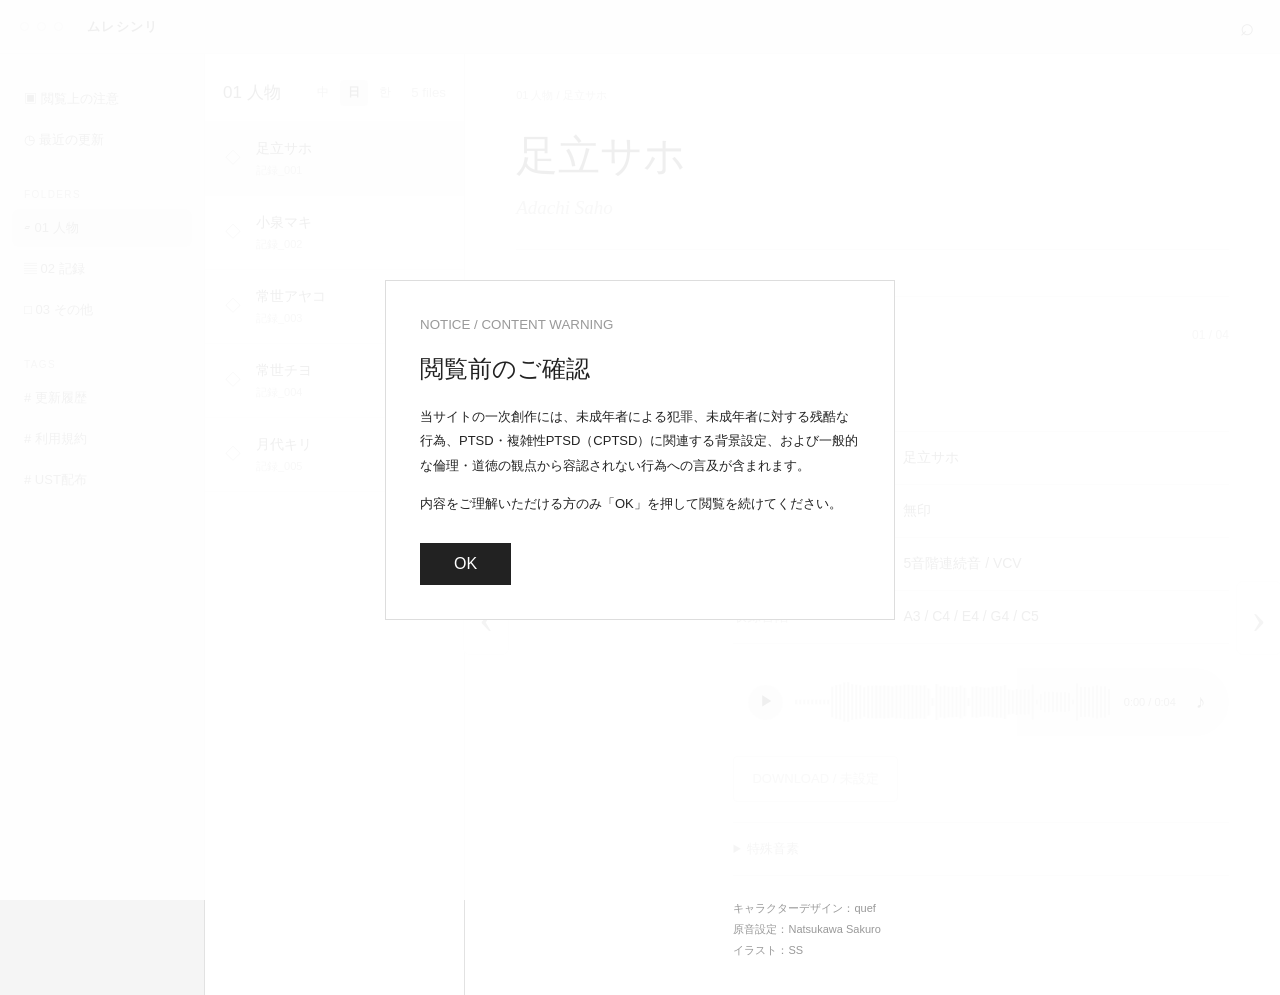
==== index.html @ 98d63b80 "Use ムレシンリ as top header title" ====
<!doctype html><html lang="ja"><head><meta charset="utf-8"><meta name="viewport" content="width=device-width,initial-scale=1"><meta name="format-detection" content="telephone=no,date=no,address=no,email=no"><title>ムレシンリ</title><link rel="icon" href="favicon.png"><link rel="stylesheet" href="archive.css"><link rel="stylesheet" href="friend-links.css"></head><body>
<div id="warning" class="warning"><div class="warnbox"><small>NOTICE / CONTENT WARNING</small><h2>閲覧前のご確認</h2><p>当サイトの一次創作には、未成年者による犯罪、未成年者に対する残酷な行為、PTSD・複雑性PTSD（CPTSD）に関連する背景設定、および一般的な倫理・道徳の観点から容認されない行為への言及が含まれます。</p><p>内容をご理解いただける方のみ「OK」を押して閲覧を続けてください。</p><button id="accept">OK</button></div></div>
<main class="shell" id="shell" inert><header class="top"><span class="dot"></span><span class="dot"></span><span class="dot"></span><strong>ムレシンリ</strong><button id="search" title="検索">⌕</button></header><div class="layout"><aside class="sidebar"><nav><button data-view="notice" data-i18n="navNotice">▣ 閲覧上の注意</button><button data-view="updates" data-i18n="navUpdates">◷ 最近の更新</button></nav><div class="sidehead">FOLDERS</div><nav id="folders"><button data-folder="people" data-i18n="folderPeople">▱ 01 人物</button><button data-folder="records" data-i18n="folderRecords">▤ 02 記録</button><button data-folder="other" data-i18n="folderOther">□ 03 その他</button></nav><div class="sidehead">TAGS</div><nav><button data-view="updates" data-i18n="tagUpdates"># 更新履歴</button><button data-view="terms" data-i18n="tagTerms"># 利用規約</button><button data-view="ust" data-i18n="tagUst"># UST配布</button></nav></aside><section class="files" id="files"><header><h2 id="folderTitle">01 人物</h2><div class="list-head-right"><div class="language-switch" role="group" aria-label="Language"><button type="button" data-lang="zh" aria-label="中文">中</button><button type="button" data-lang="ja" aria-label="日本語">日</button><button type="button" data-lang="ko" aria-label="한국어">한</button></div><small id="count"></small></div></header><div id="filelist"></div></section><article class="detail" id="detail"><button id="back" class="back">‹ ファイル一覧へ</button><div id="content"></div><div class="archive-bottom" id="archiveBottom" hidden><div class="archive-bottom-line"></div><!-- Hidden links: visible only at the very bottom of the page. -->
<section class="friendlinks-zone" aria-label="友情链接">
 <div class="friendlinks-device" id="friendlinksDevice"><div class="friendlinks-figure">
 <button class="friendlinks-trigger" type="button" id="friendlinksTrigger" aria-label="隠れたリンクを開く" aria-expanded="false" aria-controls="friendlinksMagazine"><img src="images/links/gun.png" alt="" width="1040" height="660" draggable="false"></button>
 <div class="friendlinks-magazine" id="friendlinksMagazine" aria-hidden="true"><img class="friendlinks-magazine-image" src="images/links/magazine.png" alt="" width="320" height="580" draggable="false"><div class="friendlinks-rounds" id="friendlinksRounds"></div></div>
 </div></div>
</section>
</div></article></div></main>
<script src="archive-data.js"></script><script src="archive-terms.js"></script><script src="wave-player.js"></script><script src="archive-ust.js"></script><script src="archive-records.js"></script><script src="archive-i18n.js"></script><script src="archive-records-i18n.js"></script><script src="archive.js"></script><script src="friend-links-data.js"></script><script src="friend-links.js"></script></body></html>
---- archive.css ----
*{box-sizing:border-box}html,body{margin:0;background:#fff;color:#222;font-family:-apple-system,BlinkMacSystemFont,"Helvetica Neue","Hiragino Kaku Gothic ProN","Yu Gothic",sans-serif}button,a{font:inherit}button{cursor:pointer}a{color:inherit}.shell{min-height:100vh}.top{height:54px;display:flex;align-items:center;gap:8px;padding:0 20px;background:#f5f5f5;border-bottom:1px solid #e2e2e2}.top strong{margin-left:16px;font-size:13px;letter-spacing:.1em}.top button{margin-left:auto;border:0;background:none;font-size:24px}.dot{height:9px;width:9px;border:1px solid #c8c8c8;border-radius:50%}.layout{display:grid;grid-template-columns:205px 260px minmax(0,1fr);min-height:calc(100vh - 54px)}.sidebar{background:#f5f5f5;border-right:1px solid #e2e2e2;padding:26px 12px}.sidebar nav{display:grid;gap:3px}.sidebar button,.sidebar a{border:0;background:none;text-align:left;text-decoration:none;padding:10px 12px;border-radius:6px;font-size:13px;color:#444}.sidebar button:hover,.sidebar a:hover,.sidebar .active{background:#e9e9e9}.sidehead{font-size:10px;color:#888;letter-spacing:.14em;margin:30px 12px 9px}.files{border-right:1px solid #e2e2e2;background:#fff}.files header{padding:26px 18px 15px;display:flex;align-items:center;justify-content:space-between;border-bottom:1px solid #eee}.files h2{font-size:17px;margin:0;font-weight:500}.files small{color:#999}.file{width:100%;border:0;border-bottom:1px solid #eee;background:#fff;text-align:left;padding:17px 20px;display:flex;gap:15px;align-items:center}.file:hover,.file.active{background:#f5f5f5}.file strong{font-size:14px;font-weight:500}.file small{display:block;color:#999;margin-top:5px;font-size:11px}.fileicon{color:#888}.empty{padding:28px;color:#aaa;font-size:13px}.detail{padding:34px clamp(24px,4vw,68px);min-width:0}.back{display:none}.crumb{color:#999;font-size:11px;margin-bottom:24px}.title{font-family:Georgia,"Yu Mincho",serif;font-weight:400;font-size:clamp(32px,3.3vw,46px);margin:0}.roman{font:italic 19px Georgia,serif;color:#999;margin:12px 0 30px}.line{border-top:1px solid #dedede;margin:30px 0 46px}.section-title{font-family:Georgia,"Yu Mincho",serif;font-size:23px;font-weight:400;margin:32px 0 25px}.version-head{display:flex;justify-content:space-between;align-items:center;border-top:1px solid #ddd;padding-top:24px;margin-bottom:24px}.version-head strong{font-size:20px;font-weight:500}.note{color:#999;font-size:12px}.capsules{display:flex;flex-wrap:wrap;gap:10px;margin-bottom:24px}.capsule{display:inline-flex;align-items:center;justify-content:center;box-sizing:border-box;height:35px;padding:0 15px;border:1px solid #ddd;border-radius:999px;color:#666;font-size:13px;font-weight:400;line-height:1;vertical-align:middle;white-space:nowrap}.version-layout{display:grid;grid-template-columns:minmax(140px,26%) minmax(0,1fr);gap:32px}.portrait{background:transparent;min-height:270px;display:flex;align-items:center;justify-content:center}.portrait img{display:block;max-width:100%;max-height:480px;object-fit:contain}.meta{display:grid;grid-template-columns:170px 1fr;margin:0;border-top:1px solid #ddd}.meta dt,.meta dd{margin:0;padding:17px 0;border-bottom:1px solid #ddd;font-size:14px}.meta dt{color:#888}.player{margin-top:24px}.player audio{width:100%}.links{margin:20px 0}.link{display:inline-block;padding:13px 18px;border:1px solid #ddd;border-radius:4px;text-decoration:none;font-size:13px;background:white}.link:hover{background:#f5f5f5}.link.disabled{color:#aaa;background:#fafafa}.details{border-top:1px solid #ddd;border-bottom:1px solid #ddd;padding:17px 0;font-size:13px;color:#777}.details summary{cursor:pointer}.ph{white-space:pre-line;line-height:2;padding:14px 0}.staff{font-size:11px;line-height:1.9;color:#999;margin-top:22px}.version-carousel{position:relative}.variant-arrow{position:absolute;top:43%;z-index:2;border:0;background:#fff;color:#666;font:400 45px Georgia,serif;width:44px;height:72px;display:flex;align-items:center;justify-content:center;border-radius:6px;box-shadow:0 0 0 1px #eee}.variant-arrow:hover{background:#eee}.variant-arrow.prev{left:-52px}.variant-arrow.next{right:-52px}.variant-arrow:disabled{visibility:hidden}.variant-hint{text-align:center;color:#aaa;font-size:11px;margin:24px}.policy-document{max-width:850px}.policy-section{border-top:1px solid #ddd;padding:24px 0 32px;display:grid;grid-template-columns:45px 1fr;gap:14px}.policy-number{font-size:12px;color:#aaa}.policy-section h2{font-size:20px;font-weight:500;margin:0 0 20px}.policy-section h3{font-size:15px;margin-top:26px}.policy-section p,.policy-section li{font-size:13px;line-height:2}.policy-section ul{padding-left:22px}.policy-section-body{min-width:0}.policy-toc{display:flex;flex-wrap:wrap;gap:8px;margin-bottom:32px}.policy-toc a{border:1px solid #ddd;padding:7px 10px;text-decoration:none;font-size:11px}.update-entry{border-top:1px solid #ddd;padding:20px 0;display:flex;gap:28px;font-size:13px}.warning{position:fixed;inset:0;z-index:100;background:#ffffffed;display:grid;place-items:center;padding:20px}.warning[hidden]{display:none}.warnbox{max-width:510px;border:1px solid #ddd;background:white;padding:34px}.warnbox small{color:#999}.warnbox h2{font-weight:500}.warnbox p{font-size:13px;line-height:1.9}.warnbox button{background:#222;color:#fff;border:0;padding:12px 34px;margin-top:14px}@media(max-width:1100px){.layout{grid-template-columns:170px 200px minmax(0,1fr)}.detail{padding:25px}.version-layout{grid-template-columns:1fr}.portrait{max-width:320px}.variant-arrow.prev{left:-18px}.variant-arrow.next{right:-18px}}@media(max-width:750px){.layout{grid-template-columns:145px minmax(0,1fr)}.sidebar{padding:16px 6px}.files{min-height:calc(100vh - 54px)}.detail{display:none;grid-column:2}.detail.visible{display:block}.files.hidden{display:none}.back{display:block;background:none;border:0;color:#777;padding:0 0 25px}.variant-arrow.prev{left:-16px}.variant-arrow.next{right:-16px}.meta{grid-template-columns:105px 1fr}.meta dt,.meta dd{font-size:12px}}
/* The easter egg belongs to the archive's reading column, not a detached full-width footer. */
.detail{display:flex;flex-direction:column;min-height:calc(100vh - 54px)}
#content{flex:0 0 auto}
.archive-bottom{margin-top:auto;padding-top:90px;min-height:390px;position:relative}
.archive-bottom-line{border-top:1px solid #e2e2e2}
.archive-bottom-caption{font-size:10px;letter-spacing:.12em;color:#b0b0b0;padding-top:18px}
.archive-bottom .friendlinks-zone{width:100%;max-width:100%;left:auto;transform:none;padding:28px 8px 0;min-height:270px;justify-content:flex-end;overflow:visible}
@media(max-width:750px){.detail:not(.visible){display:none}.archive-bottom{min-height:310px;padding-top:60px}.archive-bottom .friendlinks-zone{width:100%;padding-top:20px;min-height:230px}}

/* Consistent neutral text colors on iOS Safari, including detected links. */
html{-webkit-text-size-adjust:100%;text-size-adjust:100%}
body,button,input,select,textarea{color:#222}
a,a:link,a:visited,a:hover,a:active{-webkit-text-fill-color:inherit;color:inherit}
a[x-apple-data-detectors],a[x-apple-data-detectors="true"],.detail a:not(.link),.sidebar a{color:inherit!important;-webkit-text-fill-color:inherit!important;text-decoration-color:currentColor!important}
.meta dd,.staff,.ph,.policy-document,.warnbox{overflow-wrap:anywhere}
@media(max-width:750px){
 html,body{width:100%;max-width:100%;overflow-x:clip}
 .top{height:52px;padding:0 16px}
 .layout{display:flex;flex-direction:column;min-height:calc(100dvh - 52px)}
 .sidebar{width:100%;border-right:0;border-bottom:1px solid #e2e2e2;padding:12px 16px 14px}
 .sidebar nav{display:flex;flex-wrap:wrap;gap:5px 7px}
 .sidebar button,.sidebar a{font-size:12px;padding:9px 11px;border:1px solid #e5e5e5;background:#fff;border-radius:5px;min-height:38px}
 .sidebar .sidehead{margin:16px 2px 7px;font-size:10px}
 .files{width:100%;border-right:0;min-height:0}
 .files header{padding:19px 20px 13px}
 .file{padding:15px 20px;min-height:65px}
 .detail{width:100%;min-width:0;min-height:0;padding:23px 20px 34px;display:none}
 .detail.visible{display:flex;grid-column:auto}
 .detail:not(.visible){display:none}
 .files.hidden{display:none}
 .back{display:block;padding:0 0 22px;font-size:13px;text-align:left}
 .crumb{margin-bottom:16px}
 .title{font-size:clamp(29px,8vw,38px);line-height:1.25}
 .roman{font-size:16px;margin:9px 0 20px}
 .line{margin:23px 0 30px}
 .section-title{font-size:21px;margin:26px 0 20px}
 .version-head{padding:20px 34px 0 0;margin-bottom:18px}
 .version-head strong{font-size:19px}
 .capsules{gap:7px;margin-bottom:20px}
 .capsule{font-size:12px;height:32px;padding:0 12px}
 .version-layout{display:flex;flex-direction:column;gap:22px}
 .portrait{width:100%;max-width:none;min-height:0;aspect-ratio:4/3}
 .portrait img{max-height:360px;width:100%;height:100%;object-fit:contain}
 .meta{grid-template-columns:minmax(94px,35%) minmax(0,1fr)}
 .meta dt,.meta dd{font-size:13px;padding:13px 0;line-height:1.5}
 .player{margin-top:20px}
 .links{margin:16px 0}
 .link{font-size:12px}
 .staff{font-size:11px}
 .variant-arrow{top:17px;width:32px;height:43px;font-size:34px;box-shadow:none;border:1px solid #e5e5e5}
 .variant-arrow.prev{left:auto;right:40px}
 .variant-arrow.next{right:0}
 .variant-hint{margin:17px 0 8px}
 .policy-section{grid-template-columns:1fr;gap:8px;padding:20px 0}
 .policy-section h2{font-size:18px}
 .policy-section p,.policy-section li{font-size:13px;line-height:1.9}
 .policy-toc{gap:6px}
 .update-entry{gap:12px;flex-direction:column}
 .warnbox{width:min(100%,510px);max-height:85dvh;overflow:auto;padding:24px}
 .archive-bottom{padding-top:44px;min-height:270px}
 .archive-bottom .friendlinks-zone{padding-top:16px;min-height:220px}
}
@media(max-width:370px){
 .sidebar{padding-left:11px;padding-right:11px}
 .detail{padding-left:15px;padding-right:15px}
 .sidebar button,.sidebar a{padding:8px;font-size:11px}
 .capsule{font-size:11px;padding:0 9px}
}

/* Footer and hidden links are distinct; the easter egg appears only in the notice view. */
.archive-bottom[hidden]{display:none!important}
.site-footer{margin-top:auto;padding:32px 0 10px;border-top:1px solid #e2e2e2;color:#999;font-size:11px;letter-spacing:.12em;text-align:right}
.archive-bottom:not([hidden]) + .site-footer{margin-top:18px}

/* Minimal waveform audio controls for voicebank previews. */
.wave-player{display:flex;align-items:center;gap:12px;min-width:0;margin-top:24px;padding:12px 15px;background:#f4f4f4;border-radius:35px}
.wave-player audio{display:none}
.wave-toggle,.wave-mute{flex:none;border:0;background:transparent;color:#222;cursor:pointer;display:grid;place-items:center}
.wave-toggle{width:35px;height:35px;border-radius:50%;background:#e5e5e5;font-size:14px;padding:0 0 0 2px}
.wave-mute{font-size:19px;width:26px;height:32px}
.wave-canvas{display:block;flex:1;min-width:0;width:100%;height:44px;cursor:pointer;touch-action:manipulation}
.wave-canvas:focus-visible,.wave-toggle:focus-visible,.wave-mute:focus-visible{outline:1px solid #777;outline-offset:2px}
.wave-time{flex:none;color:#555;font-size:11px;font-variant-numeric:tabular-nums;white-space:nowrap}
@media(max-width:750px){.wave-player{gap:8px;padding:10px}.wave-time{font-size:10px}.wave-canvas{height:36px}}

/* UST archive */
.ust-title{overflow-wrap:anywhere}.ust-meta{margin:0 0 36px}.ust-meta dd{overflow-wrap:anywhere}.ust-password{user-select:text}.ust-terms{border-top:1px dashed #d6d6d6;padding-top:12px;margin-top:32px}.ust-terms .section-title{font-size:20px;margin:22px 0 18px}.ust-terms ul{padding-left:20px;line-height:2;color:#444;font-size:13px}.ust-terms li{margin-bottom:7px}.ust-terms p{font-size:13px;line-height:2;color:#666;margin-top:26px}

/* Character records */
.record-meta{margin-bottom:38px}.record-section{border-top:1px solid #e7e7e7;padding-top:4px;margin-top:36px;max-width:760px}.record-section .section-title{font-size:21px;margin:24px 0 18px}.record-section p{font-size:14px;line-height:2.15;color:#444;letter-spacing:.025em;white-space:pre-wrap;margin:0 0 18px}

/* Three-language switch */
.list-head-right{display:flex;align-items:center;gap:12px;flex-wrap:wrap;justify-content:flex-end}.language-switch{display:inline-flex;gap:3px;align-items:center}.language-switch button{border:0;background:transparent;color:#888;padding:5px 8px;border-radius:4px;font-size:12px;line-height:1.3}.language-switch button:hover{background:#eee}.language-switch button.active{background:#e8e8e8;color:#222;font-weight:600}.files header{gap:10px}.files header h2{min-width:0}.list-head-right small{white-space:nowrap}@media(max-width:700px){.list-head-right{gap:5px}.language-switch button{padding:5px 6px}}

/* Notice page: subtle dashed separators instead of solid rules */
.notice-document .policy-section{border-top:1px dashed #d6d6d6;border-bottom:1px dashed #d6d6d6}.detail:has(.notice-document) .line{border-top:1px dashed #d6d6d6}
---- friend-links.css ----
/* HerdMentality · hidden GUN / MAGAZINE / LINKS easter egg
   Images: /images/links/{gun,magazine,bullet}.png (packaged at relative paths).
   Independent from the site's voicebank / character / terms styles. */
.friendlinks-zone{
  width:calc(100vw - 112px);max-width:none;
  position:relative;left:50%;transform:translateX(-50%);
  display:flex;justify-content:flex-end;
  padding:48px 0 10px;min-height:292px;
  overflow:visible;background:#fff;
}
.friendlinks-device{
  position:relative;flex:0 0 auto;width:279px;height:220px;
  isolation:isolate;background:transparent;
}
/* Scale the three original transparent PNGs as a single unit. */
.friendlinks-figure{
  position:absolute;top:0;right:0;width:348px;height:275px;
  transform:scale(.8);transform-origin:top right;
}
.friendlinks-trigger{
  position:absolute;z-index:3;top:0;left:12px;
  width:260px;height:165px;border:0;outline:0;background:transparent;
  cursor:pointer;padding:0;touch-action:manipulation;
}
.friendlinks-trigger img{display:block;width:100%;height:100%;object-fit:contain;pointer-events:none}
.friendlinks-trigger:focus-visible{outline:1px solid #777;outline-offset:3px}
.friendlinks-magazine{
  position:absolute;z-index:2;left:146px;top:126px;
  width:171px;height:145px;
  transform:translate(-18px,-48px);
  opacity:0;visibility:hidden;pointer-events:none;
  transition:transform 310ms cubic-bezier(.21,.73,.29,1),opacity 120ms ease-out,visibility 0s linear 310ms;
}
.friendlinks-device.is-open .friendlinks-magazine{
  transform:translate(0,0);opacity:1;visibility:visible;pointer-events:auto;
  transition:transform 310ms cubic-bezier(.21,.73,.29,1),opacity 150ms ease-out,visibility 0s;
}
.friendlinks-magazine-image{
  display:block;position:absolute;left:0;top:0;
  width:70px;height:auto;object-fit:contain;pointer-events:none;user-select:none;
}
.friendlinks-rounds{
  position:absolute;left:72px;top:24px;
  display:flex;flex-direction:column;align-items:flex-start;gap:7px;
}
.friendlinks-bullet{
  position:relative;display:flex;align-items:center;justify-content:center;
  min-width:46px;width:46px;height:57px;padding:4px;
  border:0;background:transparent;cursor:pointer;
  color:#222;touch-action:manipulation;
}
.friendlinks-bullet img{height:44px;width:auto;max-width:100%;object-fit:contain;pointer-events:none;user-select:none}
.friendlinks-bullet:after{content:"";position:absolute;bottom:4px;left:12px;right:12px;height:1px;background:#555;opacity:0;transition:opacity 130ms ease}
.friendlinks-bullet.is-selected:after{opacity:1}
.friendlinks-bullet:focus-visible{outline:1px solid #777;outline-offset:2px}
.friendlinks-bullet-name{
  position:absolute;left:calc(100% + 5px);top:50%;transform:translateY(-50%);
  font:14px/1.35 "Helvetica Neue","Yu Gothic",Arial,sans-serif;
  letter-spacing:.01em;color:#222;white-space:nowrap;
  opacity:0;pointer-events:none;
  transition:opacity 135ms ease;
}
.friendlinks-bullet:hover .friendlinks-bullet-name,
.friendlinks-bullet:focus-visible .friendlinks-bullet-name,
.friendlinks-bullet.is-selected .friendlinks-bullet-name{opacity:1}
@media(max-width:650px){
 .friendlinks-zone{width:calc(100vw - 44px);padding-top:34px;min-height:267px}
 .friendlinks-device{width:min(272px,100%);height:215px}
 .friendlinks-figure{transform:scale(.78)}
 .friendlinks-trigger{left:0}
 .friendlinks-magazine{left:132px}
 .friendlinks-rounds{left:72px}
 /* Keep the invisible touch target usable after the artwork is scaled down. */
 .friendlinks-bullet{min-width:60px;width:60px;height:62px}
 .friendlinks-bullet-name{left:50%;right:auto;top:calc(100% + 1px);transform:translateX(-50%);font-size:13px}
}
@media(max-width:360px){
 .friendlinks-zone{width:calc(100vw - 32px)}
 .friendlinks-device{width:min(261px,100%);height:207px}
 .friendlinks-figure{transform:scale(.75)}
}
@media(prefers-reduced-motion:reduce){
 .friendlinks-magazine,.friendlinks-device.is-open .friendlinks-magazine,
 .friendlinks-bullet-name,.friendlinks-bullet:after{transition:none!important}
}
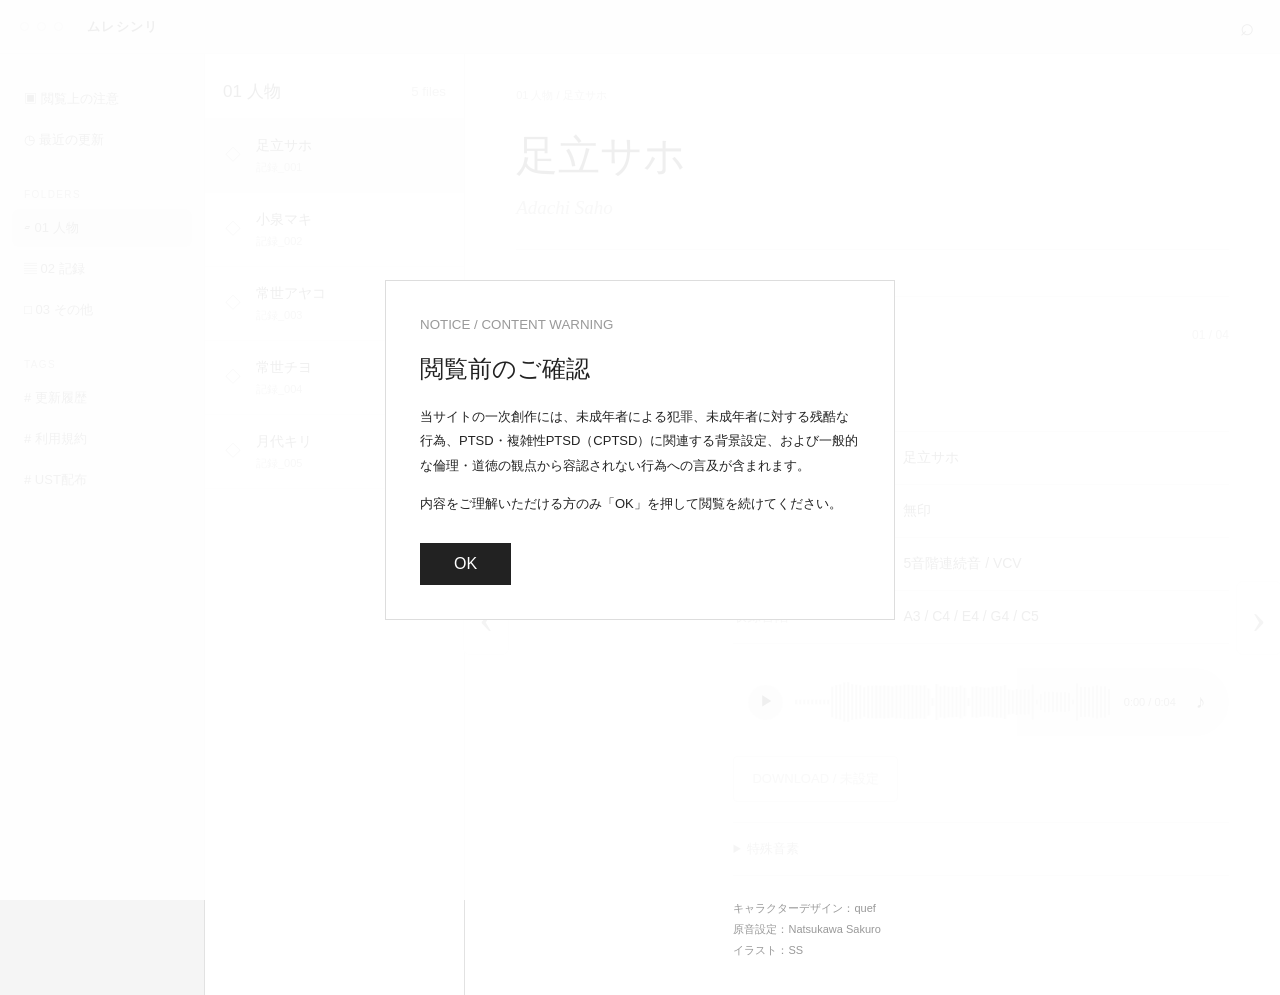
==== commit 8e5dbcf8: "Remove language switch and restore Japanese-only archive" ====
--- a/index.html
+++ b/index.html
@@ -1,6 +1,6 @@
 <!doctype html><html lang="ja"><head><meta charset="utf-8"><meta name="viewport" content="width=device-width,initial-scale=1"><meta name="format-detection" content="telephone=no,date=no,address=no,email=no"><title>ムレシンリ</title><link rel="icon" href="favicon.png"><link rel="stylesheet" href="archive.css"><link rel="stylesheet" href="friend-links.css"></head><body>
 <div id="warning" class="warning"><div class="warnbox"><small>NOTICE / CONTENT WARNING</small><h2>閲覧前のご確認</h2><p>当サイトの一次創作には、未成年者による犯罪、未成年者に対する残酷な行為、PTSD・複雑性PTSD（CPTSD）に関連する背景設定、および一般的な倫理・道徳の観点から容認されない行為への言及が含まれます。</p><p>内容をご理解いただける方のみ「OK」を押して閲覧を続けてください。</p><button id="accept">OK</button></div></div>
-<main class="shell" id="shell" inert><header class="top"><span class="dot"></span><span class="dot"></span><span class="dot"></span><strong>ムレシンリ</strong><button id="search" title="検索">⌕</button></header><div class="layout"><aside class="sidebar"><nav><button data-view="notice" data-i18n="navNotice">▣ 閲覧上の注意</button><button data-view="updates" data-i18n="navUpdates">◷ 最近の更新</button></nav><div class="sidehead">FOLDERS</div><nav id="folders"><button data-folder="people" data-i18n="folderPeople">▱ 01 人物</button><button data-folder="records" data-i18n="folderRecords">▤ 02 記録</button><button data-folder="other" data-i18n="folderOther">□ 03 その他</button></nav><div class="sidehead">TAGS</div><nav><button data-view="updates" data-i18n="tagUpdates"># 更新履歴</button><button data-view="terms" data-i18n="tagTerms"># 利用規約</button><button data-view="ust" data-i18n="tagUst"># UST配布</button></nav></aside><section class="files" id="files"><header><h2 id="folderTitle">01 人物</h2><div class="list-head-right"><div class="language-switch" role="group" aria-label="Language"><button type="button" data-lang="zh" aria-label="中文">中</button><button type="button" data-lang="ja" aria-label="日本語">日</button><button type="button" data-lang="ko" aria-label="한국어">한</button></div><small id="count"></small></div></header><div id="filelist"></div></section><article class="detail" id="detail"><button id="back" class="back">‹ ファイル一覧へ</button><div id="content"></div><div class="archive-bottom" id="archiveBottom" hidden><div class="archive-bottom-line"></div><!-- Hidden links: visible only at the very bottom of the page. -->
+<main class="shell" id="shell" inert><header class="top"><span class="dot"></span><span class="dot"></span><span class="dot"></span><strong>ムレシンリ</strong><button id="search" title="検索">⌕</button></header><div class="layout"><aside class="sidebar"><nav><button data-view="notice" data-i18n="navNotice">▣ 閲覧上の注意</button><button data-view="updates" data-i18n="navUpdates">◷ 最近の更新</button></nav><div class="sidehead">FOLDERS</div><nav id="folders"><button data-folder="people" data-i18n="folderPeople">▱ 01 人物</button><button data-folder="records" data-i18n="folderRecords">▤ 02 記録</button><button data-folder="other" data-i18n="folderOther">□ 03 その他</button></nav><div class="sidehead">TAGS</div><nav><button data-view="updates" data-i18n="tagUpdates"># 更新履歴</button><button data-view="terms" data-i18n="tagTerms"># 利用規約</button><button data-view="ust" data-i18n="tagUst"># UST配布</button></nav></aside><section class="files" id="files"><header><h2 id="folderTitle">01 人物</h2><small id="count"></small></header><div id="filelist"></div></section><article class="detail" id="detail"><button id="back" class="back">‹ ファイル一覧へ</button><div id="content"></div><div class="archive-bottom" id="archiveBottom" hidden><div class="archive-bottom-line"></div><!-- Hidden links: visible only at the very bottom of the page. -->
 <section class="friendlinks-zone" aria-label="友情链接">
  <div class="friendlinks-device" id="friendlinksDevice"><div class="friendlinks-figure">
  <button class="friendlinks-trigger" type="button" id="friendlinksTrigger" aria-label="隠れたリンクを開く" aria-expanded="false" aria-controls="friendlinksMagazine"><img src="images/links/gun.png" alt="" width="1040" height="660" draggable="false"></button>
@@ -8,4 +8,4 @@
  </div></div>
 </section>
 </div></article></div></main>
-<script src="archive-data.js"></script><script src="archive-terms.js"></script><script src="wave-player.js"></script><script src="archive-ust.js"></script><script src="archive-records.js"></script><script src="archive-i18n.js"></script><script src="archive-records-i18n.js"></script><script src="archive.js"></script><script src="friend-links-data.js"></script><script src="friend-links.js"></script></body></html>+<script src="archive-data.js"></script><script src="archive-terms.js"></script><script src="wave-player.js"></script><script src="archive-ust.js"></script><script src="archive-records.js"></script><script src="archive.js"></script><script src="friend-links-data.js"></script><script src="friend-links.js"></script></body></html>
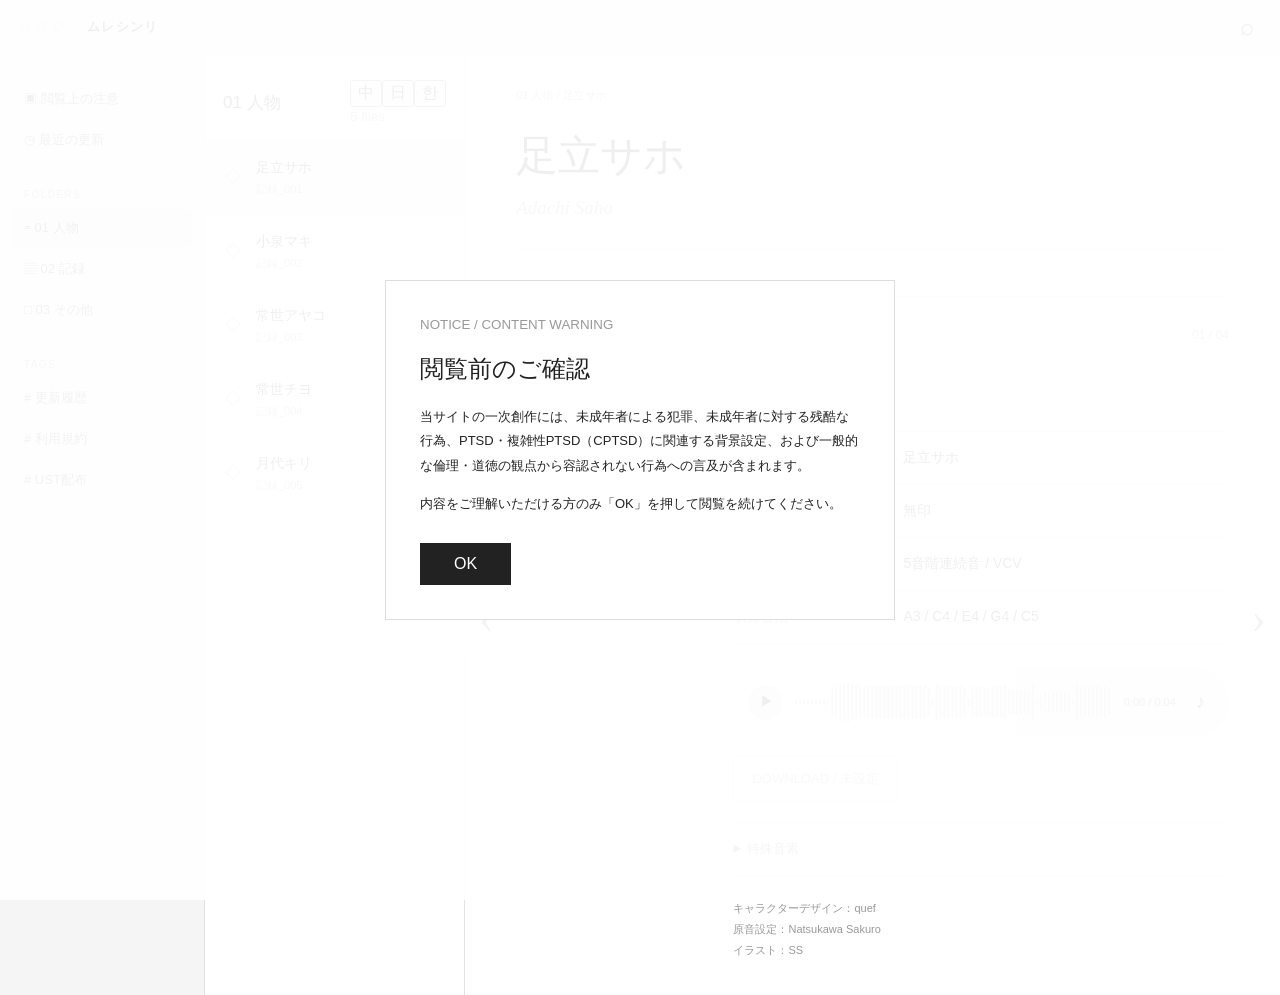
==== commit 8b141d58: "Restore three-language selector with consistent font sizing" ====
--- a/index.html
+++ b/index.html
@@ -1,6 +1,6 @@
 <!doctype html><html lang="ja"><head><meta charset="utf-8"><meta name="viewport" content="width=device-width,initial-scale=1"><meta name="format-detection" content="telephone=no,date=no,address=no,email=no"><title>ムレシンリ</title><link rel="icon" href="favicon.png"><link rel="stylesheet" href="archive.css"><link rel="stylesheet" href="friend-links.css"></head><body>
 <div id="warning" class="warning"><div class="warnbox"><small>NOTICE / CONTENT WARNING</small><h2>閲覧前のご確認</h2><p>当サイトの一次創作には、未成年者による犯罪、未成年者に対する残酷な行為、PTSD・複雑性PTSD（CPTSD）に関連する背景設定、および一般的な倫理・道徳の観点から容認されない行為への言及が含まれます。</p><p>内容をご理解いただける方のみ「OK」を押して閲覧を続けてください。</p><button id="accept">OK</button></div></div>
-<main class="shell" id="shell" inert><header class="top"><span class="dot"></span><span class="dot"></span><span class="dot"></span><strong>ムレシンリ</strong><button id="search" title="検索">⌕</button></header><div class="layout"><aside class="sidebar"><nav><button data-view="notice" data-i18n="navNotice">▣ 閲覧上の注意</button><button data-view="updates" data-i18n="navUpdates">◷ 最近の更新</button></nav><div class="sidehead">FOLDERS</div><nav id="folders"><button data-folder="people" data-i18n="folderPeople">▱ 01 人物</button><button data-folder="records" data-i18n="folderRecords">▤ 02 記録</button><button data-folder="other" data-i18n="folderOther">□ 03 その他</button></nav><div class="sidehead">TAGS</div><nav><button data-view="updates" data-i18n="tagUpdates"># 更新履歴</button><button data-view="terms" data-i18n="tagTerms"># 利用規約</button><button data-view="ust" data-i18n="tagUst"># UST配布</button></nav></aside><section class="files" id="files"><header><h2 id="folderTitle">01 人物</h2><small id="count"></small></header><div id="filelist"></div></section><article class="detail" id="detail"><button id="back" class="back">‹ ファイル一覧へ</button><div id="content"></div><div class="archive-bottom" id="archiveBottom" hidden><div class="archive-bottom-line"></div><!-- Hidden links: visible only at the very bottom of the page. -->
+<main class="shell" id="shell" inert><header class="top"><span class="dot"></span><span class="dot"></span><span class="dot"></span><strong>ムレシンリ</strong><button id="search" title="検索">⌕</button></header><div class="layout"><aside class="sidebar"><nav><button data-view="notice" data-i18n="navNotice">▣ 閲覧上の注意</button><button data-view="updates" data-i18n="navUpdates">◷ 最近の更新</button></nav><div class="sidehead">FOLDERS</div><nav id="folders"><button data-folder="people" data-i18n="folderPeople">▱ 01 人物</button><button data-folder="records" data-i18n="folderRecords">▤ 02 記録</button><button data-folder="other" data-i18n="folderOther">□ 03 その他</button></nav><div class="sidehead">TAGS</div><nav><button data-view="updates" data-i18n="tagUpdates"># 更新履歴</button><button data-view="terms" data-i18n="tagTerms"># 利用規約</button><button data-view="ust" data-i18n="tagUst"># UST配布</button></nav></aside><section class="files" id="files"><header><h2 id="folderTitle">01 人物</h2><div class="list-head-right"><div class="language-switch" role="group" aria-label="Language"><button type="button" data-lang="zh" aria-label="中文">中</button><button type="button" data-lang="ja" aria-label="日本語">日</button><button type="button" data-lang="ko" aria-label="한국어">한</button></div><small id="count"></small></div></header><div id="filelist"></div></section><article class="detail" id="detail"><button id="back" class="back">‹ ファイル一覧へ</button><div id="content"></div><div class="archive-bottom" id="archiveBottom" hidden><div class="archive-bottom-line"></div><!-- Hidden links: visible only at the very bottom of the page. -->
 <section class="friendlinks-zone" aria-label="友情链接">
  <div class="friendlinks-device" id="friendlinksDevice"><div class="friendlinks-figure">
  <button class="friendlinks-trigger" type="button" id="friendlinksTrigger" aria-label="隠れたリンクを開く" aria-expanded="false" aria-controls="friendlinksMagazine"><img src="images/links/gun.png" alt="" width="1040" height="660" draggable="false"></button>
@@ -8,4 +8,4 @@
  </div></div>
 </section>
 </div></article></div></main>
-<script src="archive-data.js"></script><script src="archive-terms.js"></script><script src="wave-player.js"></script><script src="archive-ust.js"></script><script src="archive-records.js"></script><script src="archive.js"></script><script src="friend-links-data.js"></script><script src="friend-links.js"></script></body></html>+<script src="archive-data.js"></script><script src="archive-terms.js"></script><script src="wave-player.js"></script><script src="archive-ust.js"></script><script src="archive-records.js"></script><script src="archive-i18n.js"></script><script src="archive-records-i18n.js"></script><script src="archive.js"></script><script src="friend-links-data.js"></script><script src="friend-links.js"></script></body></html>
--- a/archive.css
+++ b/archive.css
@@ -90,8 +90,5 @@
 /* Character records */
 .record-meta{margin-bottom:38px}.record-section{border-top:1px solid #e7e7e7;padding-top:4px;margin-top:36px;max-width:760px}.record-section .section-title{font-size:21px;margin:24px 0 18px}.record-section p{font-size:14px;line-height:2.15;color:#444;letter-spacing:.025em;white-space:pre-wrap;margin:0 0 18px}
 
-/* Three-language switch */
-.list-head-right{display:flex;align-items:center;gap:12px;flex-wrap:wrap;justify-content:flex-end}.language-switch{display:inline-flex;gap:3px;align-items:center}.language-switch button{border:0;background:transparent;color:#888;padding:5px 8px;border-radius:4px;font-size:12px;line-height:1.3}.language-switch button:hover{background:#eee}.language-switch button.active{background:#e8e8e8;color:#222;font-weight:600}.files header{gap:10px}.files header h2{min-width:0}.list-head-right small{white-space:nowrap}@media(max-width:700px){.list-head-right{gap:5px}.language-switch button{padding:5px 6px}}
-
 /* Notice page: subtle dashed separators instead of solid rules */
 .notice-document .policy-section{border-top:1px dashed #d6d6d6;border-bottom:1px dashed #d6d6d6}.detail:has(.notice-document) .line{border-top:1px dashed #d6d6d6}
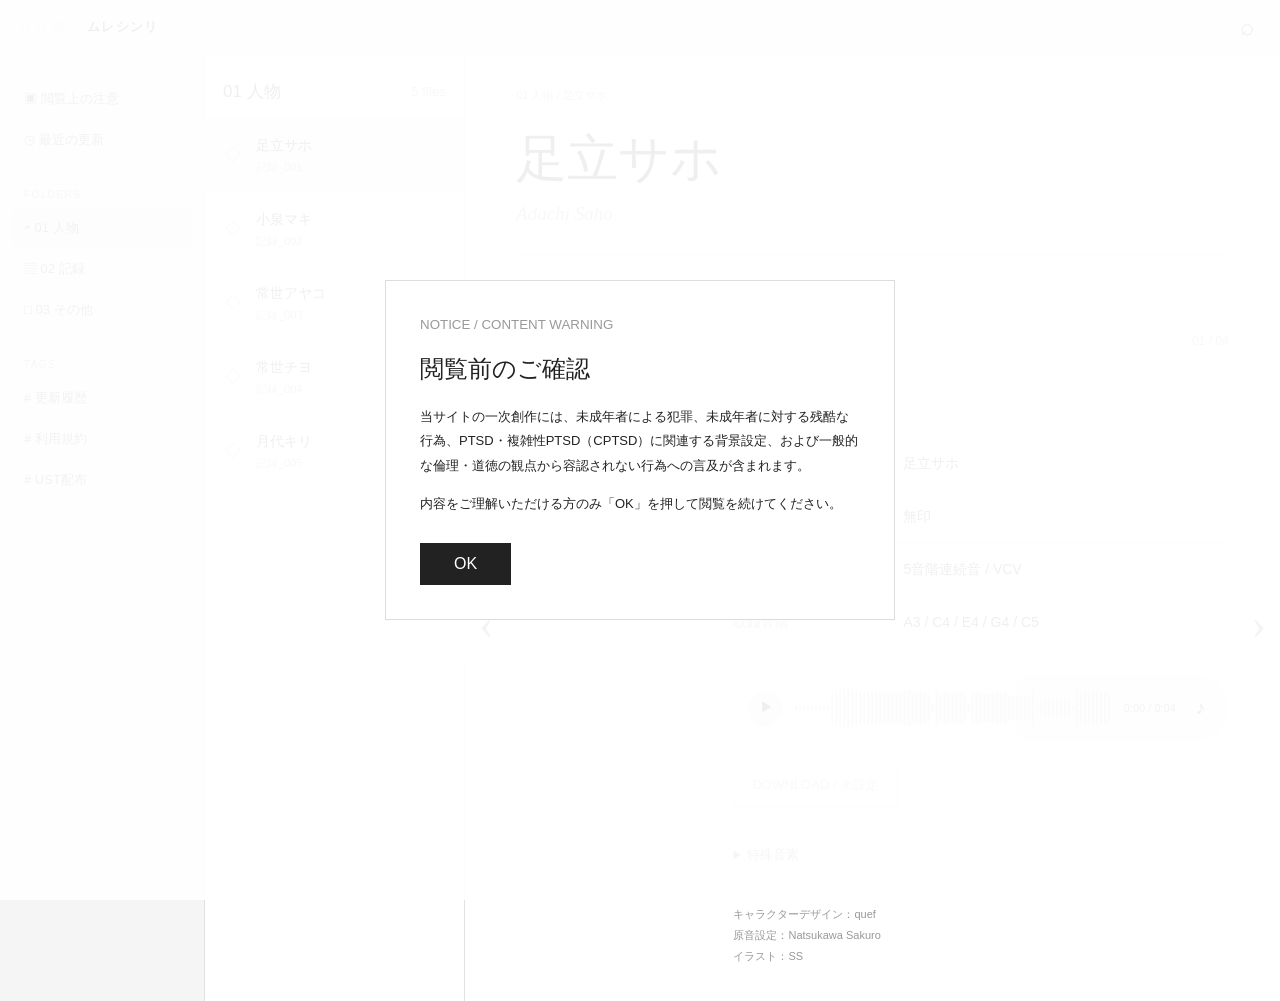
==== commit a8247ed6: "Keep Japanese-only UI and omit Maki role" ====
--- a/index.html
+++ b/index.html
@@ -1,6 +1,6 @@
 <!doctype html><html lang="ja"><head><meta charset="utf-8"><meta name="viewport" content="width=device-width,initial-scale=1"><meta name="format-detection" content="telephone=no,date=no,address=no,email=no"><title>ムレシンリ</title><link rel="icon" href="favicon.png"><link rel="stylesheet" href="archive.css"><link rel="stylesheet" href="friend-links.css"></head><body>
 <div id="warning" class="warning"><div class="warnbox"><small>NOTICE / CONTENT WARNING</small><h2>閲覧前のご確認</h2><p>当サイトの一次創作には、未成年者による犯罪、未成年者に対する残酷な行為、PTSD・複雑性PTSD（CPTSD）に関連する背景設定、および一般的な倫理・道徳の観点から容認されない行為への言及が含まれます。</p><p>内容をご理解いただける方のみ「OK」を押して閲覧を続けてください。</p><button id="accept">OK</button></div></div>
-<main class="shell" id="shell" inert><header class="top"><span class="dot"></span><span class="dot"></span><span class="dot"></span><strong>ムレシンリ</strong><button id="search" title="検索">⌕</button></header><div class="layout"><aside class="sidebar"><nav><button data-view="notice" data-i18n="navNotice">▣ 閲覧上の注意</button><button data-view="updates" data-i18n="navUpdates">◷ 最近の更新</button></nav><div class="sidehead">FOLDERS</div><nav id="folders"><button data-folder="people" data-i18n="folderPeople">▱ 01 人物</button><button data-folder="records" data-i18n="folderRecords">▤ 02 記録</button><button data-folder="other" data-i18n="folderOther">□ 03 その他</button></nav><div class="sidehead">TAGS</div><nav><button data-view="updates" data-i18n="tagUpdates"># 更新履歴</button><button data-view="terms" data-i18n="tagTerms"># 利用規約</button><button data-view="ust" data-i18n="tagUst"># UST配布</button></nav></aside><section class="files" id="files"><header><h2 id="folderTitle">01 人物</h2><div class="list-head-right"><div class="language-switch" role="group" aria-label="Language"><button type="button" data-lang="zh" aria-label="中文">中</button><button type="button" data-lang="ja" aria-label="日本語">日</button><button type="button" data-lang="ko" aria-label="한국어">한</button></div><small id="count"></small></div></header><div id="filelist"></div></section><article class="detail" id="detail"><button id="back" class="back">‹ ファイル一覧へ</button><div id="content"></div><div class="archive-bottom" id="archiveBottom" hidden><div class="archive-bottom-line"></div><!-- Hidden links: visible only at the very bottom of the page. -->
+<main class="shell" id="shell" inert><header class="top"><span class="dot"></span><span class="dot"></span><span class="dot"></span><strong>ムレシンリ</strong><button id="search" title="検索">⌕</button></header><div class="layout"><aside class="sidebar"><nav><button data-view="notice" data-i18n="navNotice">▣ 閲覧上の注意</button><button data-view="updates" data-i18n="navUpdates">◷ 最近の更新</button></nav><div class="sidehead">FOLDERS</div><nav id="folders"><button data-folder="people" data-i18n="folderPeople">▱ 01 人物</button><button data-folder="records" data-i18n="folderRecords">▤ 02 記録</button><button data-folder="other" data-i18n="folderOther">□ 03 その他</button></nav><div class="sidehead">TAGS</div><nav><button data-view="updates" data-i18n="tagUpdates"># 更新履歴</button><button data-view="terms" data-i18n="tagTerms"># 利用規約</button><button data-view="ust" data-i18n="tagUst"># UST配布</button></nav></aside><section class="files" id="files"><header><h2 id="folderTitle">01 人物</h2><small id="count"></small></header><div id="filelist"></div></section><article class="detail" id="detail"><button id="back" class="back">‹ ファイル一覧へ</button><div id="content"></div><div class="archive-bottom" id="archiveBottom" hidden><div class="archive-bottom-line"></div><!-- Hidden links: visible only at the very bottom of the page. -->
 <section class="friendlinks-zone" aria-label="友情链接">
  <div class="friendlinks-device" id="friendlinksDevice"><div class="friendlinks-figure">
  <button class="friendlinks-trigger" type="button" id="friendlinksTrigger" aria-label="隠れたリンクを開く" aria-expanded="false" aria-controls="friendlinksMagazine"><img src="images/links/gun.png" alt="" width="1040" height="660" draggable="false"></button>
@@ -8,4 +8,4 @@
  </div></div>
 </section>
 </div></article></div></main>
-<script src="archive-data.js"></script><script src="archive-terms.js"></script><script src="wave-player.js"></script><script src="archive-ust.js"></script><script src="archive-records.js"></script><script src="archive-i18n.js"></script><script src="archive-records-i18n.js"></script><script src="archive.js"></script><script src="friend-links-data.js"></script><script src="friend-links.js"></script></body></html>+<script src="archive-data.js"></script><script src="archive-terms.js"></script><script src="wave-player.js"></script><script src="archive-ust.js"></script><script src="archive-records.js"></script><script src="archive.js"></script><script src="friend-links-data.js"></script><script src="friend-links.js"></script></body></html>
--- a/archive.css
+++ b/archive.css
@@ -92,3 +92,8 @@
 
 /* Notice page: subtle dashed separators instead of solid rules */
 .notice-document .policy-section{border-top:1px dashed #d6d6d6;border-bottom:1px dashed #d6d6d6}.detail:has(.notice-document) .line{border-top:1px dashed #d6d6d6}
+
+/* Language selector: consistent typography in all three languages */
+.list-head-right{display:flex;align-items:center;gap:12px;flex-wrap:wrap;justify-content:flex-end}.language-switch{display:inline-flex;gap:3px;align-items:center}.language-switch button{font-family:inherit;font-size:12px;font-weight:400;line-height:18px;min-width:29px;min-height:28px;box-sizing:border-box;border:0;background:transparent;color:#888;padding:5px 7px;border-radius:4px}.language-switch button:hover{background:#eee}.language-switch button.active{background:#e8e8e8;color:#222;font-weight:600}.files header{gap:10px}.files header h2{min-width:0}.list-head-right small{white-space:nowrap}@media(max-width:700px){.list-head-right{gap:5px}.language-switch button{padding:5px 6px}}
+/* Keep language changes from altering text sizes and line rhythm */
+html:lang(zh-CN) .title,html:lang(ko) .title,html:lang(ja) .title{font-size:clamp(34px,4vw,64px);line-height:1.25}html:lang(zh-CN) .record-section p,html:lang(ko) .record-section p,html:lang(ja) .record-section p{font-size:14px;line-height:2.15}html:lang(zh-CN) .policy-section p,html:lang(ko) .policy-section p,html:lang(ja) .policy-section p{font-size:13px;line-height:2}html:lang(zh-CN) .section-title,html:lang(ko) .section-title,html:lang(ja) .section-title{line-height:1.45}
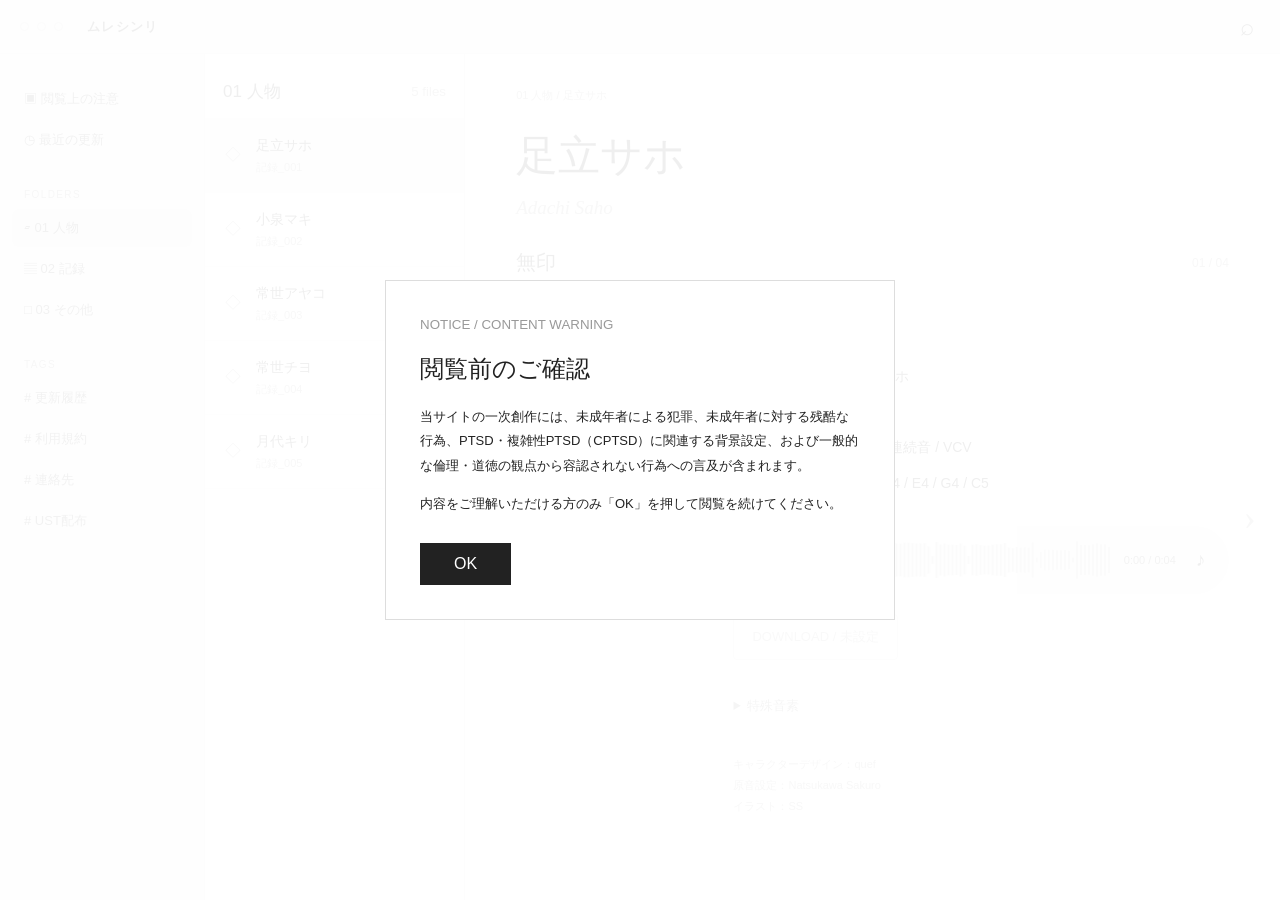
==== commit 08e94c67: "Add contact navigation under tags" ====
--- a/index.html
+++ b/index.html
@@ -1,6 +1,6 @@
 <!doctype html><html lang="ja"><head><meta charset="utf-8"><meta name="viewport" content="width=device-width,initial-scale=1"><meta name="format-detection" content="telephone=no,date=no,address=no,email=no"><title>ムレシンリ</title><link rel="icon" href="favicon.png"><link rel="stylesheet" href="archive.css"><link rel="stylesheet" href="friend-links.css"></head><body>
 <div id="warning" class="warning"><div class="warnbox"><small>NOTICE / CONTENT WARNING</small><h2>閲覧前のご確認</h2><p>当サイトの一次創作には、未成年者による犯罪、未成年者に対する残酷な行為、PTSD・複雑性PTSD（CPTSD）に関連する背景設定、および一般的な倫理・道徳の観点から容認されない行為への言及が含まれます。</p><p>内容をご理解いただける方のみ「OK」を押して閲覧を続けてください。</p><button id="accept">OK</button></div></div>
-<main class="shell" id="shell" inert><header class="top"><span class="dot"></span><span class="dot"></span><span class="dot"></span><strong>ムレシンリ</strong><button id="search" title="検索">⌕</button></header><div class="layout"><aside class="sidebar"><nav><button data-view="notice" data-i18n="navNotice">▣ 閲覧上の注意</button><button data-view="updates" data-i18n="navUpdates">◷ 最近の更新</button></nav><div class="sidehead">FOLDERS</div><nav id="folders"><button data-folder="people" data-i18n="folderPeople">▱ 01 人物</button><button data-folder="records" data-i18n="folderRecords">▤ 02 記録</button><button data-folder="other" data-i18n="folderOther">□ 03 その他</button></nav><div class="sidehead">TAGS</div><nav><button data-view="updates" data-i18n="tagUpdates"># 更新履歴</button><button data-view="terms" data-i18n="tagTerms"># 利用規約</button><button data-view="ust" data-i18n="tagUst"># UST配布</button></nav></aside><section class="files" id="files"><header><h2 id="folderTitle">01 人物</h2><small id="count"></small></header><div id="filelist"></div></section><article class="detail" id="detail"><button id="back" class="back">‹ ファイル一覧へ</button><div id="content"></div><div class="archive-bottom" id="archiveBottom" hidden><div class="archive-bottom-line"></div><!-- Hidden links: visible only at the very bottom of the page. -->
+<main class="shell" id="shell" inert><header class="top"><span class="dot"></span><span class="dot"></span><span class="dot"></span><strong>ムレシンリ</strong><button id="search" title="検索">⌕</button></header><div class="layout"><aside class="sidebar"><nav><button data-view="notice" data-i18n="navNotice">▣ 閲覧上の注意</button><button data-view="updates" data-i18n="navUpdates">◷ 最近の更新</button></nav><div class="sidehead">FOLDERS</div><nav id="folders"><button data-folder="people" data-i18n="folderPeople">▱ 01 人物</button><button data-folder="records" data-i18n="folderRecords">▤ 02 記録</button><button data-folder="other" data-i18n="folderOther">□ 03 その他</button></nav><div class="sidehead">TAGS</div><nav><button data-view="updates" data-i18n="tagUpdates"># 更新履歴</button><button data-view="terms" data-i18n="tagTerms"># 利用規約</button><button data-view="contact"># 連絡先</button><button data-view="ust" data-i18n="tagUst"># UST配布</button></nav></aside><section class="files" id="files"><header><h2 id="folderTitle">01 人物</h2><small id="count"></small></header><div id="filelist"></div></section><article class="detail" id="detail"><button id="back" class="back">‹ ファイル一覧へ</button><div id="content"></div><div class="archive-bottom" id="archiveBottom" hidden><div class="archive-bottom-line"></div><!-- Hidden links: visible only at the very bottom of the page. -->
 <section class="friendlinks-zone" aria-label="友情链接">
  <div class="friendlinks-device" id="friendlinksDevice"><div class="friendlinks-figure">
  <button class="friendlinks-trigger" type="button" id="friendlinksTrigger" aria-label="隠れたリンクを開く" aria-expanded="false" aria-controls="friendlinksMagazine"><img src="images/links/gun.png" alt="" width="1040" height="660" draggable="false"></button>
--- a/archive.css
+++ b/archive.css
@@ -93,7 +93,49 @@
 /* Notice page: subtle dashed separators instead of solid rules */
 .notice-document .policy-section{border-top:1px dashed #d6d6d6;border-bottom:1px dashed #d6d6d6}.detail:has(.notice-document) .line{border-top:1px dashed #d6d6d6}
 
-/* Language selector: consistent typography in all three languages */
-.list-head-right{display:flex;align-items:center;gap:12px;flex-wrap:wrap;justify-content:flex-end}.language-switch{display:inline-flex;gap:3px;align-items:center}.language-switch button{font-family:inherit;font-size:12px;font-weight:400;line-height:18px;min-width:29px;min-height:28px;box-sizing:border-box;border:0;background:transparent;color:#888;padding:5px 7px;border-radius:4px}.language-switch button:hover{background:#eee}.language-switch button.active{background:#e8e8e8;color:#222;font-weight:600}.files header{gap:10px}.files header h2{min-width:0}.list-head-right small{white-space:nowrap}@media(max-width:700px){.list-head-right{gap:5px}.language-switch button{padding:5px 6px}}
-/* Keep language changes from altering text sizes and line rhythm */
-html:lang(zh-CN) .title,html:lang(ko) .title,html:lang(ja) .title{font-size:clamp(34px,4vw,64px);line-height:1.25}html:lang(zh-CN) .record-section p,html:lang(ko) .record-section p,html:lang(ja) .record-section p{font-size:14px;line-height:2.15}html:lang(zh-CN) .policy-section p,html:lang(ko) .policy-section p,html:lang(ja) .policy-section p{font-size:13px;line-height:2}html:lang(zh-CN) .section-title,html:lang(ko) .section-title,html:lang(ja) .section-title{line-height:1.45}
+
+/* Remove decorative horizontal section dividers; retain the column layout and spacing. */
+.detail .line{border:0;height:0;margin:18px 0 28px}
+.detail .version-head{border-top:0;padding-top:0}
+.detail .meta{border-top:0}
+.detail .meta dt,.detail .meta dd{border-bottom:0}
+.detail .details{border-top:0;border-bottom:0}
+.detail .policy-section,.detail .notice-document .policy-section{border-top:0;border-bottom:0}
+.detail .update-entry{border-top:0}
+.detail .record-section{border-top:0}
+.detail .ust-terms{border-top:0}
+.archive-bottom-line{border-top:0}
+
+/* Compact UST distribution details only */
+.detail .ust-meta{grid-template-columns:112px minmax(0,1fr);margin:0 0 20px;row-gap:0}
+.detail .ust-meta dt,.detail .ust-meta dd{padding:8px 0;font-size:13px;line-height:1.55;align-self:center}
+.detail .ust-meta .link{padding:7px 12px;font-size:12px;line-height:1.4;border-radius:3px}
+.detail .ust-meta + .ust-terms{margin-top:18px;padding-top:0}
+@media(max-width:750px){.detail .ust-meta{grid-template-columns:86px minmax(0,1fr)}.detail .ust-meta dt,.detail .ust-meta dd{padding:7px 0;font-size:12px}.detail .ust-meta .link{padding:7px 10px;font-size:12px}}
+
+/* UST list pagination */
+.ust-pagination{display:flex;flex-wrap:wrap;align-items:center;justify-content:center;gap:5px;padding:20px 10px 26px}
+.ust-pagination button{border:0;background:transparent;color:#888;font-size:12px;line-height:1;min-width:28px;height:30px;padding:0 6px;border-radius:4px}
+.ust-pagination button:hover:not(:disabled){background:#f0f0f0;color:#222}
+.ust-pagination button.active{background:#ebebeb;color:#222;font-weight:600}
+.ust-pagination button:disabled{opacity:.3;cursor:default}
+
+/* Minimal voicebank variant arrows: no outlined pill-shaped box */
+.variant-arrow{border:0;box-shadow:none;background:transparent;border-radius:0;width:30px;height:48px;padding:0;font-size:36px;color:#999;transition:color .15s ease,opacity .15s ease}
+.variant-arrow:hover{background:transparent;color:#333}
+.variant-arrow:focus-visible{outline:1px solid #aaa;outline-offset:3px;border-radius:2px}
+.variant-arrow.prev{left:-36px}.variant-arrow.next{right:-36px}
+@media(max-width:750px){.variant-arrow{width:26px;height:42px;font-size:32px}.variant-arrow.prev{left:-18px}.variant-arrow.next{right:-18px}}
+
+/* Tighter voicebank information rows */
+.detail .version-layout .meta{grid-template-columns:120px minmax(0,1fr);margin-bottom:18px}
+.detail .version-layout .meta dt,.detail .version-layout .meta dd{padding:7px 0;line-height:1.55}
+@media(max-width:750px){.detail .version-layout .meta{grid-template-columns:105px minmax(0,1fr)}.detail .version-layout .meta dt,.detail .version-layout .meta dd{padding:6px 0}}
+
+/* Character dossiers: remove empty vertical gaps between description paragraphs */
+.detail .record-section{margin-top:0;padding-top:0;max-width:760px}
+.detail .record-section p{margin:0;white-space:normal}
+.detail .record-section + .record-section{margin-top:0}
+
+/* Smaller, quieter links in UST distribution metadata */
+.detail .ust-meta .link{padding:4px 8px;font-size:11px;line-height:1.35;border-radius:2px}
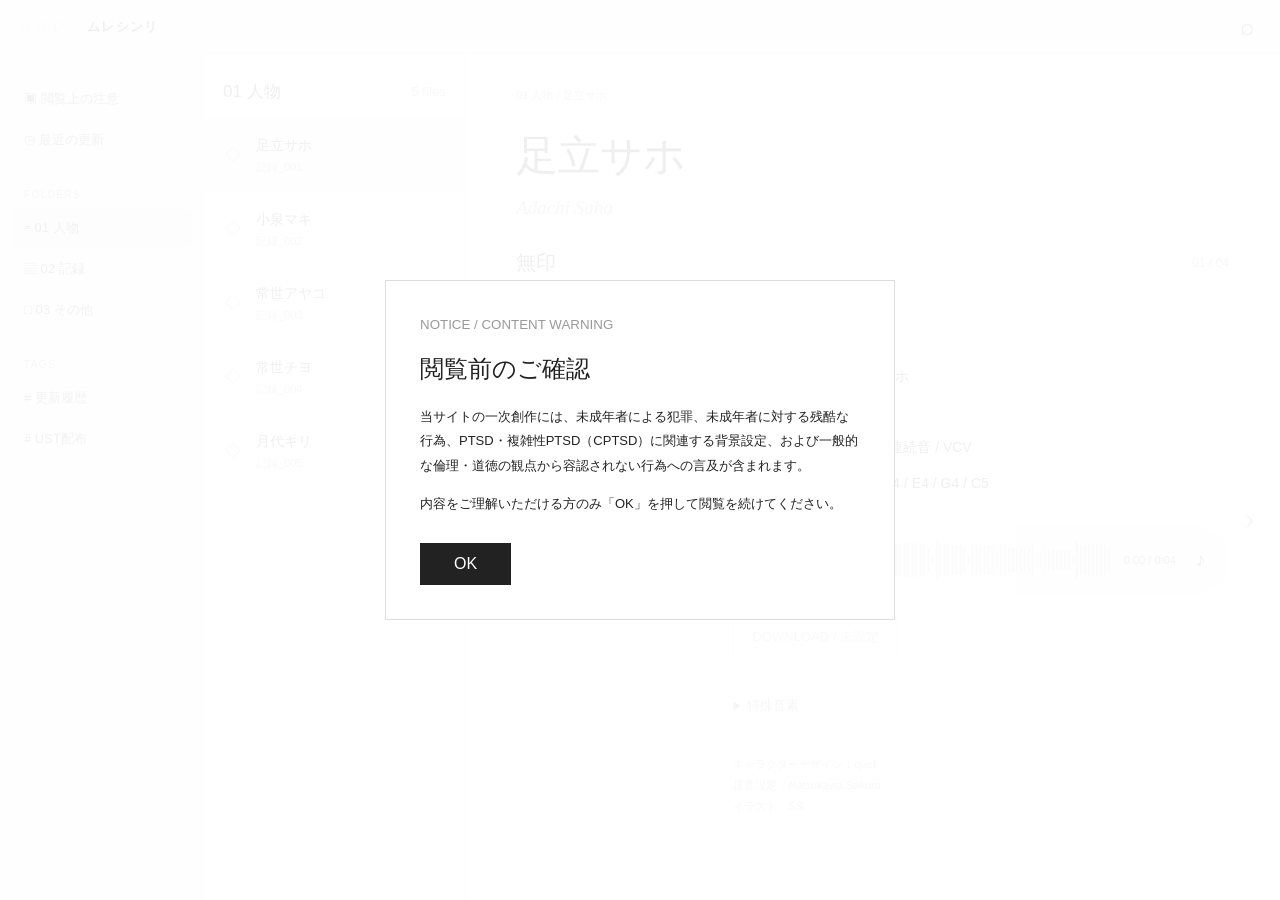
==== commit 04dd4e7d: "Move terms and contact navigation into Other folder" ====
--- a/index.html
+++ b/index.html
@@ -1,6 +1,6 @@
 <!doctype html><html lang="ja"><head><meta charset="utf-8"><meta name="viewport" content="width=device-width,initial-scale=1"><meta name="format-detection" content="telephone=no,date=no,address=no,email=no"><title>ムレシンリ</title><link rel="icon" href="favicon.png"><link rel="stylesheet" href="archive.css"><link rel="stylesheet" href="friend-links.css"></head><body>
 <div id="warning" class="warning"><div class="warnbox"><small>NOTICE / CONTENT WARNING</small><h2>閲覧前のご確認</h2><p>当サイトの一次創作には、未成年者による犯罪、未成年者に対する残酷な行為、PTSD・複雑性PTSD（CPTSD）に関連する背景設定、および一般的な倫理・道徳の観点から容認されない行為への言及が含まれます。</p><p>内容をご理解いただける方のみ「OK」を押して閲覧を続けてください。</p><button id="accept">OK</button></div></div>
-<main class="shell" id="shell" inert><header class="top"><span class="dot"></span><span class="dot"></span><span class="dot"></span><strong>ムレシンリ</strong><button id="search" title="検索">⌕</button></header><div class="layout"><aside class="sidebar"><nav><button data-view="notice" data-i18n="navNotice">▣ 閲覧上の注意</button><button data-view="updates" data-i18n="navUpdates">◷ 最近の更新</button></nav><div class="sidehead">FOLDERS</div><nav id="folders"><button data-folder="people" data-i18n="folderPeople">▱ 01 人物</button><button data-folder="records" data-i18n="folderRecords">▤ 02 記録</button><button data-folder="other" data-i18n="folderOther">□ 03 その他</button></nav><div class="sidehead">TAGS</div><nav><button data-view="updates" data-i18n="tagUpdates"># 更新履歴</button><button data-view="terms" data-i18n="tagTerms"># 利用規約</button><button data-view="contact"># 連絡先</button><button data-view="ust" data-i18n="tagUst"># UST配布</button></nav></aside><section class="files" id="files"><header><h2 id="folderTitle">01 人物</h2><small id="count"></small></header><div id="filelist"></div></section><article class="detail" id="detail"><button id="back" class="back">‹ ファイル一覧へ</button><div id="content"></div><div class="archive-bottom" id="archiveBottom" hidden><div class="archive-bottom-line"></div><!-- Hidden links: visible only at the very bottom of the page. -->
+<main class="shell" id="shell" inert><header class="top"><span class="dot"></span><span class="dot"></span><span class="dot"></span><strong>ムレシンリ</strong><button id="search" title="検索">⌕</button></header><div class="layout"><aside class="sidebar"><nav><button data-view="notice" data-i18n="navNotice">▣ 閲覧上の注意</button><button data-view="updates" data-i18n="navUpdates">◷ 最近の更新</button></nav><div class="sidehead">FOLDERS</div><nav id="folders"><button data-folder="people" data-i18n="folderPeople">▱ 01 人物</button><button data-folder="records" data-i18n="folderRecords">▤ 02 記録</button><button data-folder="other" data-i18n="folderOther">□ 03 その他</button></nav><div class="sidehead">TAGS</div><nav><button data-view="updates" data-i18n="tagUpdates"># 更新履歴</button><button data-view="ust" data-i18n="tagUst"># UST配布</button></nav></aside><section class="files" id="files"><header><h2 id="folderTitle">01 人物</h2><small id="count"></small></header><div id="filelist"></div></section><article class="detail" id="detail"><button id="back" class="back">‹ ファイル一覧へ</button><div id="content"></div><div class="archive-bottom" id="archiveBottom" hidden><div class="archive-bottom-line"></div><!-- Hidden links: visible only at the very bottom of the page. -->
 <section class="friendlinks-zone" aria-label="友情链接">
  <div class="friendlinks-device" id="friendlinksDevice"><div class="friendlinks-figure">
  <button class="friendlinks-trigger" type="button" id="friendlinksTrigger" aria-label="隠れたリンクを開く" aria-expanded="false" aria-controls="friendlinksMagazine"><img src="images/links/gun.png" alt="" width="1040" height="660" draggable="false"></button>
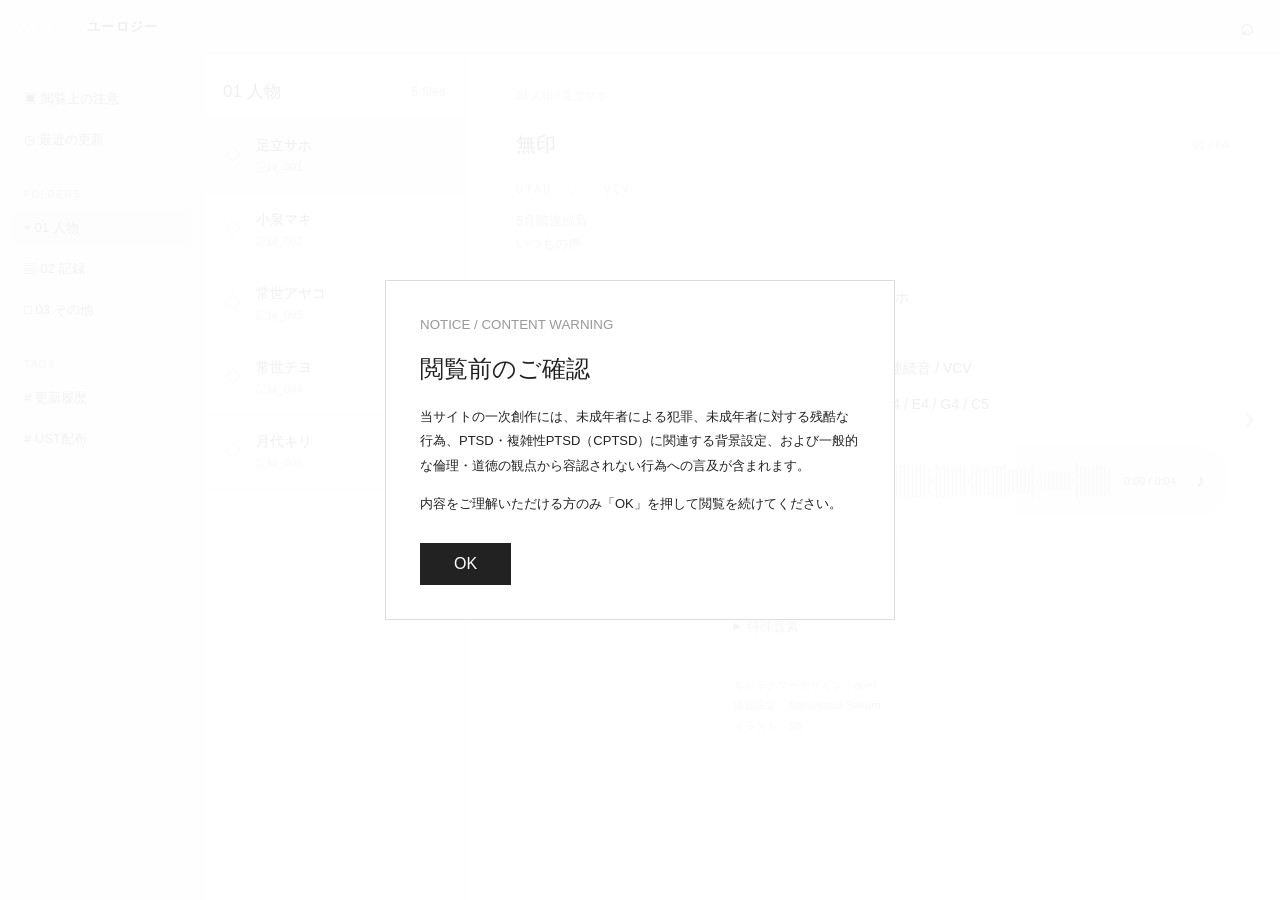
==== commit 572bd238: "Rename project references to EULOGY / ユーロジー" ====
--- a/index.html
+++ b/index.html
@@ -1,6 +1,6 @@
-<!doctype html><html lang="ja"><head><meta charset="utf-8"><meta name="viewport" content="width=device-width,initial-scale=1"><meta name="format-detection" content="telephone=no,date=no,address=no,email=no"><title>ムレシンリ</title><link rel="icon" href="favicon.png"><link rel="stylesheet" href="archive.css"><link rel="stylesheet" href="friend-links.css"></head><body>
+<!doctype html><html lang="ja"><head><meta charset="utf-8"><meta name="viewport" content="width=device-width,initial-scale=1"><meta name="format-detection" content="telephone=no,date=no,address=no,email=no"><title>ユーロジー</title><link rel="icon" href="favicon.png"><link rel="stylesheet" href="archive.css"><link rel="stylesheet" href="friend-links.css"></head><body>
 <div id="warning" class="warning"><div class="warnbox"><small>NOTICE / CONTENT WARNING</small><h2>閲覧前のご確認</h2><p>当サイトの一次創作には、未成年者による犯罪、未成年者に対する残酷な行為、PTSD・複雑性PTSD（CPTSD）に関連する背景設定、および一般的な倫理・道徳の観点から容認されない行為への言及が含まれます。</p><p>内容をご理解いただける方のみ「OK」を押して閲覧を続けてください。</p><button id="accept">OK</button></div></div>
-<main class="shell" id="shell" inert><header class="top"><span class="dot"></span><span class="dot"></span><span class="dot"></span><strong>ムレシンリ</strong><button id="search" title="検索">⌕</button></header><div class="layout"><aside class="sidebar"><nav><button data-view="notice" data-i18n="navNotice">▣ 閲覧上の注意</button><button data-view="updates" data-i18n="navUpdates">◷ 最近の更新</button></nav><div class="sidehead">FOLDERS</div><nav id="folders"><button data-folder="people" data-i18n="folderPeople">▱ 01 人物</button><button data-folder="records" data-i18n="folderRecords">▤ 02 記録</button><button data-folder="other" data-i18n="folderOther">□ 03 その他</button></nav><div class="sidehead">TAGS</div><nav><button data-view="updates" data-i18n="tagUpdates"># 更新履歴</button><button data-view="ust" data-i18n="tagUst"># UST配布</button></nav></aside><section class="files" id="files"><header><h2 id="folderTitle">01 人物</h2><small id="count"></small></header><div id="filelist"></div></section><article class="detail" id="detail"><button id="back" class="back">‹ ファイル一覧へ</button><div id="content"></div><div class="archive-bottom" id="archiveBottom" hidden><div class="archive-bottom-line"></div><!-- Hidden links: visible only at the very bottom of the page. -->
+<main class="shell" id="shell" inert><header class="top"><span class="dot"></span><span class="dot"></span><span class="dot"></span><strong>ユーロジー</strong><button id="search" title="検索">⌕</button></header><div class="layout"><aside class="sidebar"><nav><button data-view="notice" data-i18n="navNotice">▣ 閲覧上の注意</button><button data-view="updates" data-i18n="navUpdates">◷ 最近の更新</button></nav><div class="sidehead">FOLDERS</div><nav id="folders"><button data-folder="people" data-i18n="folderPeople">▱ 01 人物</button><button data-folder="records" data-i18n="folderRecords">▤ 02 記録</button><button data-folder="other" data-i18n="folderOther">□ 03 その他</button></nav><div class="sidehead">TAGS</div><nav><button data-view="updates" data-i18n="tagUpdates"># 更新履歴</button><button data-view="ust" data-i18n="tagUst"># UST配布</button></nav></aside><section class="files" id="files"><header><h2 id="folderTitle">01 人物</h2><small id="count"></small></header><div id="filelist"></div></section><article class="detail" id="detail"><button id="back" class="back">‹ ファイル一覧へ</button><div id="content"></div><div class="archive-bottom" id="archiveBottom" hidden><div class="archive-bottom-line"></div><!-- Hidden links: visible only at the very bottom of the page. -->
 <section class="friendlinks-zone" aria-label="友情链接">
  <div class="friendlinks-device" id="friendlinksDevice"><div class="friendlinks-figure">
  <button class="friendlinks-trigger" type="button" id="friendlinksTrigger" aria-label="隠れたリンクを開く" aria-expanded="false" aria-controls="friendlinksMagazine"><img src="images/links/gun.png" alt="" width="1040" height="660" draggable="false"></button>
--- a/archive.css
+++ b/archive.css
@@ -139,3 +139,63 @@
 
 /* Smaller, quieter links in UST distribution metadata */
 .detail .ust-meta .link{padding:4px 8px;font-size:11px;line-height:1.35;border-radius:2px}
+
+/* Structured character dossier */
+.record-profile{display:grid;grid-template-columns:145px minmax(0,1fr);margin:24px 0 0;border-top:1px solid #ddd}
+.record-profile dt,.record-profile dd{margin:0;padding:15px 14px;border-bottom:1px solid #ddd;font-size:13px;line-height:1.85;overflow-wrap:anywhere}
+.record-profile dt{color:#777;background:#f7f7f7}
+.record-profile dd{color:#333;white-space:pre-wrap}
+@media(max-width:750px){.record-profile{grid-template-columns:100px minmax(0,1fr)}.record-profile dt,.record-profile dd{padding:11px 10px;font-size:12px}}
+
+/* Contact page */
+.contact-heading{margin:12px 0 34px}
+.contact-eyebrow,.contact-mail-top,.contact-mail-label,.contact-side-title{font-family:ui-monospace,SFMono-Regular,Menlo,monospace;letter-spacing:.18em;font-size:11px;color:#888}
+.contact-heading .title{margin:14px 0 0}
+.contact-layout{display:grid;grid-template-columns:minmax(0,1.55fr) minmax(220px,.85fr);border:1px solid #d0d0d0}
+.contact-primary{padding:30px;min-width:0}
+.contact-intro{font-size:13px;line-height:2;color:#444;margin:0 0 30px}
+.contact-intro span{display:block}
+.contact-mail{border:1px solid #bcbcbc}
+.contact-mail-top{padding:12px 15px;background:#f2f1ef;border-bottom:1px solid #bcbcbc;color:#666}
+.contact-mail-body{display:flex;align-items:center;gap:20px;padding:32px 24px;min-height:140px}
+.contact-mail-icon{display:grid;place-items:center;flex:0 0 60px;height:60px;border:2px solid #bbb;color:#777;font-size:29px}
+.contact-mail-label{display:block;margin-bottom:14px}
+.contact-mail-address{font-family:ui-monospace,SFMono-Regular,Menlo,monospace;font-size:clamp(13px,1.5vw,19px);letter-spacing:.06em;overflow-wrap:anywhere}
+.contact-copy{display:block;width:100%;padding:12px;background:#f2f1ef;border:0;border-top:1px solid #bcbcbc;color:#555;font:12px ui-monospace,SFMono-Regular,Menlo,monospace;letter-spacing:.14em;cursor:pointer}
+.contact-copy:hover{background:#e9e8e6}
+.contact-secondary{border-left:1px solid #d0d0d0;padding:35px 27px}
+.contact-side-title{margin-bottom:26px}
+.contact-social{display:grid;grid-template-columns:1fr;gap:8px;font-size:13px;color:#666}
+.contact-social dt{color:#999;margin-top:10px}
+.contact-social dd{margin:0;overflow-wrap:anywhere}
+.contact-note{border:1px solid #ccc;padding:18px;margin-top:40px;font-size:12px;line-height:1.9;color:#888}
+@media(max-width:850px){.contact-layout{grid-template-columns:1fr}.contact-primary{padding:22px}.contact-secondary{border-left:0;border-top:1px solid #d0d0d0;padding:24px}.contact-mail-body{padding:24px 15px;gap:14px}.contact-mail-icon{flex-basis:45px;height:45px;font-size:22px}.contact-note{margin-top:25px}}
+
+/* Voicebank format summary */
+.version-summary{margin:0 0 24px}
+.version-format{font-family:ui-monospace,SFMono-Regular,Menlo,monospace;letter-spacing:.22em;color:#999;font-size:11px}
+.version-format span{margin:0 10px;color:#aaa}
+.version-description{font-size:13px;line-height:1.8;color:#888;margin:12px 0 0}
+@media(max-width:750px){.version-summary{margin-bottom:18px}.version-description{font-size:12px}}
+
+.version-description{white-space:pre-line}
+
+/* Maki's monochrome CRT Easter egg */
+.maki-easter{position:relative;display:flex;align-items:flex-end;gap:16px;width:max-content;max-width:100%;padding:15px 12px 34px 4px;filter:grayscale(1)}
+.maki-pc{width:180px;display:flex;flex-direction:column;align-items:center}
+.maki-monitor{position:relative;box-sizing:border-box;width:178px;height:132px;background:#c7c7c7;border:3px solid #444;border-radius:12px 12px 9px 9px;padding:12px 12px 20px;box-shadow:inset 3px 3px #eee,inset -3px -3px #999}
+.maki-screen{position:relative;overflow:hidden;width:100%;height:100%;border:3px solid #333;border-radius:7px;background:repeating-linear-gradient(0deg,#101010 0 2px,#575757 2px 3px,#202020 3px 5px,#9b9b9b 5px 6px,#080808 6px 8px);isolation:isolate}
+.maki-screen::before{content:"";position:absolute;inset:-25%;opacity:.7;background:repeating-linear-gradient(90deg,transparent 0 3px,#ddd 3px 5px,#090909 5px 8px,transparent 8px 11px);transform:skewX(9deg);mix-blend-mode:difference}
+.maki-screen::after{content:"";position:absolute;inset:0;opacity:.85;background:repeating-linear-gradient(0deg,transparent 0 3px,#eee 3px 4px,#111 4px 7px,transparent 7px 12px);mix-blend-mode:difference}
+.maki-no-signal{position:absolute;z-index:2;top:39%;left:10%;font:700 13px ui-monospace,SFMono-Regular,Menlo,monospace;letter-spacing:.09em;color:#eee;text-shadow:2px 1px #000,-2px -1px #666}
+.maki-power{position:absolute;right:12px;bottom:7px;width:5px;height:5px;border:1px solid #555;border-radius:50%;background:#777}
+.maki-stand{width:36px;height:17px;background:#aaa;border-left:2px solid #555;border-right:2px solid #555}
+.maki-keyboard{width:142px;height:15px;border:2px solid #555;border-radius:3px 3px 5px 5px;background:repeating-linear-gradient(90deg,#bdbdbd 0 8px,#777 8px 9px);box-shadow:inset 0 5px #ddd}
+.maki-mouse{position:relative;width:34px;height:46px;margin-bottom:0;border:2px solid #444;border-radius:48% 48% 42% 42%;background:#bcbcbc;box-shadow:inset 3px 2px #eee;cursor:pointer;flex:none}
+.maki-mouse span{position:absolute;top:2px;left:50%;height:18px;border-left:2px solid #666}
+.maki-mouse:hover{background:#999}.maki-mouse:focus-visible{outline:2px solid #555;outline-offset:4px}
+.maki-index{position:absolute;bottom:4px;left:4px;color:#888;font:10px ui-monospace,SFMono-Regular,Menlo,monospace;letter-spacing:.09em}
+.maki-screen{background:#050505}
+.maki-screen::before,.maki-screen::after,.maki-no-signal{visibility:hidden}
+.maki-easter:hover .maki-screen{background:repeating-linear-gradient(0deg,#101010 0 2px,#575757 2px 3px,#202020 3px 5px,#9b9b9b 5px 6px,#080808 6px 8px)}
+.maki-easter:hover .maki-screen::before,.maki-easter:hover .maki-screen::after,.maki-easter:hover .maki-no-signal{visibility:visible}
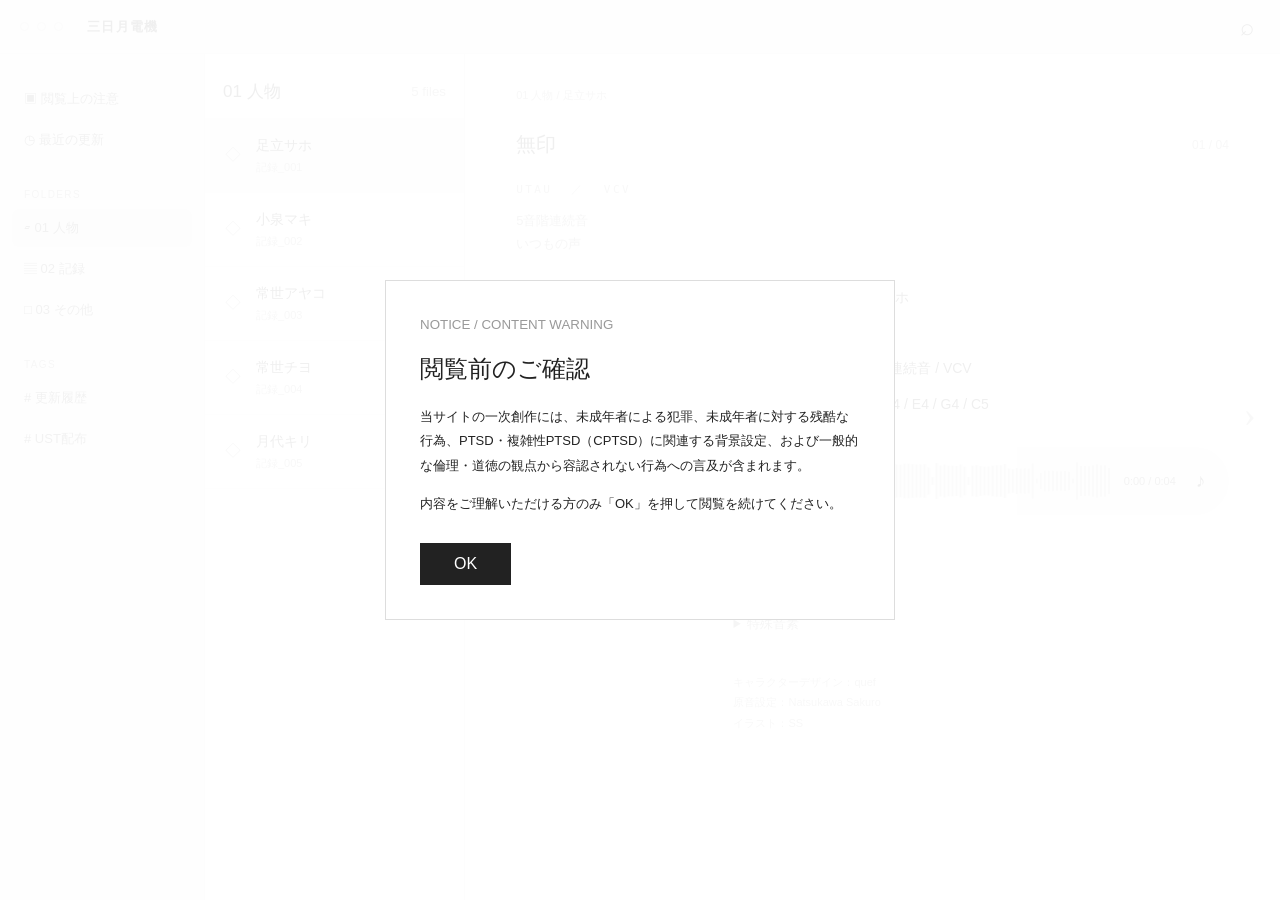
==== commit bb1f3b40: "Rename project to 三日月電機" ====
--- a/index.html
+++ b/index.html
@@ -1,6 +1,6 @@
-<!doctype html><html lang="ja"><head><meta charset="utf-8"><meta name="viewport" content="width=device-width,initial-scale=1"><meta name="format-detection" content="telephone=no,date=no,address=no,email=no"><title>ユーロジー</title><link rel="icon" href="favicon.png"><link rel="stylesheet" href="archive.css"><link rel="stylesheet" href="friend-links.css"></head><body>
+<!doctype html><html lang="ja"><head><meta charset="utf-8"><meta name="viewport" content="width=device-width,initial-scale=1"><meta name="format-detection" content="telephone=no,date=no,address=no,email=no"><title>三日月電機</title><link rel="icon" href="favicon.png"><link rel="stylesheet" href="archive.css"><link rel="stylesheet" href="friend-links.css"></head><body>
 <div id="warning" class="warning"><div class="warnbox"><small>NOTICE / CONTENT WARNING</small><h2>閲覧前のご確認</h2><p>当サイトの一次創作には、未成年者による犯罪、未成年者に対する残酷な行為、PTSD・複雑性PTSD（CPTSD）に関連する背景設定、および一般的な倫理・道徳の観点から容認されない行為への言及が含まれます。</p><p>内容をご理解いただける方のみ「OK」を押して閲覧を続けてください。</p><button id="accept">OK</button></div></div>
-<main class="shell" id="shell" inert><header class="top"><span class="dot"></span><span class="dot"></span><span class="dot"></span><strong>ユーロジー</strong><button id="search" title="検索">⌕</button></header><div class="layout"><aside class="sidebar"><nav><button data-view="notice" data-i18n="navNotice">▣ 閲覧上の注意</button><button data-view="updates" data-i18n="navUpdates">◷ 最近の更新</button></nav><div class="sidehead">FOLDERS</div><nav id="folders"><button data-folder="people" data-i18n="folderPeople">▱ 01 人物</button><button data-folder="records" data-i18n="folderRecords">▤ 02 記録</button><button data-folder="other" data-i18n="folderOther">□ 03 その他</button></nav><div class="sidehead">TAGS</div><nav><button data-view="updates" data-i18n="tagUpdates"># 更新履歴</button><button data-view="ust" data-i18n="tagUst"># UST配布</button></nav></aside><section class="files" id="files"><header><h2 id="folderTitle">01 人物</h2><small id="count"></small></header><div id="filelist"></div></section><article class="detail" id="detail"><button id="back" class="back">‹ ファイル一覧へ</button><div id="content"></div><div class="archive-bottom" id="archiveBottom" hidden><div class="archive-bottom-line"></div><!-- Hidden links: visible only at the very bottom of the page. -->
+<main class="shell" id="shell" inert><header class="top"><span class="dot"></span><span class="dot"></span><span class="dot"></span><strong>三日月電機</strong><button id="search" title="検索">⌕</button></header><div class="layout"><aside class="sidebar"><nav><button data-view="notice" data-i18n="navNotice">▣ 閲覧上の注意</button><button data-view="updates" data-i18n="navUpdates">◷ 最近の更新</button></nav><div class="sidehead">FOLDERS</div><nav id="folders"><button data-folder="people" data-i18n="folderPeople">▱ 01 人物</button><button data-folder="records" data-i18n="folderRecords">▤ 02 記録</button><button data-folder="other" data-i18n="folderOther">□ 03 その他</button></nav><div class="sidehead">TAGS</div><nav><button data-view="updates" data-i18n="tagUpdates"># 更新履歴</button><button data-view="ust" data-i18n="tagUst"># UST配布</button></nav></aside><section class="files" id="files"><header><h2 id="folderTitle">01 人物</h2><small id="count"></small></header><div id="filelist"></div></section><article class="detail" id="detail"><button id="back" class="back">‹ ファイル一覧へ</button><div id="content"></div><div class="archive-bottom" id="archiveBottom" hidden><div class="archive-bottom-line"></div><!-- Hidden links: visible only at the very bottom of the page. -->
 <section class="friendlinks-zone" aria-label="友情链接">
  <div class="friendlinks-device" id="friendlinksDevice"><div class="friendlinks-figure">
  <button class="friendlinks-trigger" type="button" id="friendlinksTrigger" aria-label="隠れたリンクを開く" aria-expanded="false" aria-controls="friendlinksMagazine"><img src="images/links/gun.png" alt="" width="1040" height="660" draggable="false"></button>
--- a/archive.css
+++ b/archive.css
@@ -1,4 +1,4 @@
-*{box-sizing:border-box}html,body{margin:0;background:#fff;color:#222;font-family:-apple-system,BlinkMacSystemFont,"Helvetica Neue","Hiragino Kaku Gothic ProN","Yu Gothic",sans-serif}button,a{font:inherit}button{cursor:pointer}a{color:inherit}.shell{min-height:100vh}.top{height:54px;display:flex;align-items:center;gap:8px;padding:0 20px;background:#f5f5f5;border-bottom:1px solid #e2e2e2}.top strong{margin-left:16px;font-size:13px;letter-spacing:.1em}.top button{margin-left:auto;border:0;background:none;font-size:24px}.dot{height:9px;width:9px;border:1px solid #c8c8c8;border-radius:50%}.layout{display:grid;grid-template-columns:205px 260px minmax(0,1fr);min-height:calc(100vh - 54px)}.sidebar{background:#f5f5f5;border-right:1px solid #e2e2e2;padding:26px 12px}.sidebar nav{display:grid;gap:3px}.sidebar button,.sidebar a{border:0;background:none;text-align:left;text-decoration:none;padding:10px 12px;border-radius:6px;font-size:13px;color:#444}.sidebar button:hover,.sidebar a:hover,.sidebar .active{background:#e9e9e9}.sidehead{font-size:10px;color:#888;letter-spacing:.14em;margin:30px 12px 9px}.files{border-right:1px solid #e2e2e2;background:#fff}.files header{padding:26px 18px 15px;display:flex;align-items:center;justify-content:space-between;border-bottom:1px solid #eee}.files h2{font-size:17px;margin:0;font-weight:500}.files small{color:#999}.file{width:100%;border:0;border-bottom:1px solid #eee;background:#fff;text-align:left;padding:17px 20px;display:flex;gap:15px;align-items:center}.file:hover,.file.active{background:#f5f5f5}.file strong{font-size:14px;font-weight:500}.file small{display:block;color:#999;margin-top:5px;font-size:11px}.fileicon{color:#888}.empty{padding:28px;color:#aaa;font-size:13px}.detail{padding:34px clamp(24px,4vw,68px);min-width:0}.back{display:none}.crumb{color:#999;font-size:11px;margin-bottom:24px}.title{font-family:Georgia,"Yu Mincho",serif;font-weight:400;font-size:clamp(32px,3.3vw,46px);margin:0}.roman{font:italic 19px Georgia,serif;color:#999;margin:12px 0 30px}.line{border-top:1px solid #dedede;margin:30px 0 46px}.section-title{font-family:Georgia,"Yu Mincho",serif;font-size:23px;font-weight:400;margin:32px 0 25px}.version-head{display:flex;justify-content:space-between;align-items:center;border-top:1px solid #ddd;padding-top:24px;margin-bottom:24px}.version-head strong{font-size:20px;font-weight:500}.note{color:#999;font-size:12px}.capsules{display:flex;flex-wrap:wrap;gap:10px;margin-bottom:24px}.capsule{display:inline-flex;align-items:center;justify-content:center;box-sizing:border-box;height:35px;padding:0 15px;border:1px solid #ddd;border-radius:999px;color:#666;font-size:13px;font-weight:400;line-height:1;vertical-align:middle;white-space:nowrap}.version-layout{display:grid;grid-template-columns:minmax(140px,26%) minmax(0,1fr);gap:32px}.portrait{background:transparent;min-height:270px;display:flex;align-items:center;justify-content:center}.portrait img{display:block;max-width:100%;max-height:480px;object-fit:contain}.meta{display:grid;grid-template-columns:170px 1fr;margin:0;border-top:1px solid #ddd}.meta dt,.meta dd{margin:0;padding:17px 0;border-bottom:1px solid #ddd;font-size:14px}.meta dt{color:#888}.player{margin-top:24px}.player audio{width:100%}.links{margin:20px 0}.link{display:inline-block;padding:13px 18px;border:1px solid #ddd;border-radius:4px;text-decoration:none;font-size:13px;background:white}.link:hover{background:#f5f5f5}.link.disabled{color:#aaa;background:#fafafa}.details{border-top:1px solid #ddd;border-bottom:1px solid #ddd;padding:17px 0;font-size:13px;color:#777}.details summary{cursor:pointer}.ph{white-space:pre-line;line-height:2;padding:14px 0}.staff{font-size:11px;line-height:1.9;color:#999;margin-top:22px}.version-carousel{position:relative}.variant-arrow{position:absolute;top:43%;z-index:2;border:0;background:#fff;color:#666;font:400 45px Georgia,serif;width:44px;height:72px;display:flex;align-items:center;justify-content:center;border-radius:6px;box-shadow:0 0 0 1px #eee}.variant-arrow:hover{background:#eee}.variant-arrow.prev{left:-52px}.variant-arrow.next{right:-52px}.variant-arrow:disabled{visibility:hidden}.variant-hint{text-align:center;color:#aaa;font-size:11px;margin:24px}.policy-document{max-width:850px}.policy-section{border-top:1px solid #ddd;padding:24px 0 32px;display:grid;grid-template-columns:45px 1fr;gap:14px}.policy-number{font-size:12px;color:#aaa}.policy-section h2{font-size:20px;font-weight:500;margin:0 0 20px}.policy-section h3{font-size:15px;margin-top:26px}.policy-section p,.policy-section li{font-size:13px;line-height:2}.policy-section ul{padding-left:22px}.policy-section-body{min-width:0}.policy-toc{display:flex;flex-wrap:wrap;gap:8px;margin-bottom:32px}.policy-toc a{border:1px solid #ddd;padding:7px 10px;text-decoration:none;font-size:11px}.update-entry{border-top:1px solid #ddd;padding:20px 0;display:flex;gap:28px;font-size:13px}.warning{position:fixed;inset:0;z-index:100;background:#ffffffed;display:grid;place-items:center;padding:20px}.warning[hidden]{display:none}.warnbox{max-width:510px;border:1px solid #ddd;background:white;padding:34px}.warnbox small{color:#999}.warnbox h2{font-weight:500}.warnbox p{font-size:13px;line-height:1.9}.warnbox button{background:#222;color:#fff;border:0;padding:12px 34px;margin-top:14px}@media(max-width:1100px){.layout{grid-template-columns:170px 200px minmax(0,1fr)}.detail{padding:25px}.version-layout{grid-template-columns:1fr}.portrait{max-width:320px}.variant-arrow.prev{left:-18px}.variant-arrow.next{right:-18px}}@media(max-width:750px){.layout{grid-template-columns:145px minmax(0,1fr)}.sidebar{padding:16px 6px}.files{min-height:calc(100vh - 54px)}.detail{display:none;grid-column:2}.detail.visible{display:block}.files.hidden{display:none}.back{display:block;background:none;border:0;color:#777;padding:0 0 25px}.variant-arrow.prev{left:-16px}.variant-arrow.next{right:-16px}.meta{grid-template-columns:105px 1fr}.meta dt,.meta dd{font-size:12px}}
+*{box-sizing:border-box}html,body{margin:0;background:#fff;color:#222;font-family:-apple-system,BlinkMacSystemFont,"Helvetica Neue","Hiragino Kaku Gothic ProN","Yu Gothic",sans-serif}button,a{font:inherit}button{cursor:pointer}a{color:inherit}.shell{min-height:100vh}.top{height:54px;display:flex;align-items:center;gap:8px;padding:0 20px;background:#f5f5f5;border-bottom:1px solid #e2e2e2}.top strong{margin-left:16px;font-size:13px;letter-spacing:.1em}.top button{margin-left:auto;border:0;background:none;font-size:24px}.dot{height:9px;width:9px;border:1px solid #c8c8c8;border-radius:50%}.layout{display:grid;grid-template-columns:205px 260px minmax(0,1fr);min-height:calc(100vh - 54px)}.sidebar{background:#f5f5f5;border-right:1px solid #e2e2e2;padding:26px 12px}.sidebar nav{display:grid;gap:3px}.sidebar button,.sidebar a{border:0;background:none;text-align:left;text-decoration:none;padding:10px 12px;border-radius:6px;font-size:13px;color:#444}.sidebar button:hover,.sidebar a:hover,.sidebar .active{background:#e9e9e9}.sidehead{font-size:10px;color:#888;letter-spacing:.14em;margin:30px 12px 9px}.files{border-right:1px solid #e2e2e2;background:#fff}.files header{padding:26px 18px 15px;display:flex;align-items:center;justify-content:space-between;border-bottom:1px solid #eee}.files h2{font-size:17px;margin:0;font-weight:500}.files small{color:#999}.file{width:100%;border:0;border-bottom:1px solid #eee;background:#fff;text-align:left;padding:17px 20px;display:flex;gap:15px;align-items:center}.file:hover,.file.active{background:#f5f5f5}.file strong{font-size:14px;font-weight:500}.file small{display:block;color:#999;margin-top:5px;font-size:11px}.fileicon{color:#888}.empty{padding:28px;color:#aaa;font-size:13px}.detail{padding:34px clamp(24px,4vw,68px);min-width:0}.back{display:none}.crumb{color:#999;font-size:11px;margin-bottom:24px}.title{font-family:Georgia,"Yu Mincho",serif;font-weight:400;font-size:clamp(32px,3.3vw,46px);margin:0}.line{border-top:1px solid #dedede;margin:30px 0 46px}.section-title{font-family:Georgia,"Yu Mincho",serif;font-size:23px;font-weight:400;margin:32px 0 25px}.version-head{display:flex;justify-content:space-between;align-items:center;border-top:1px solid #ddd;padding-top:24px;margin-bottom:24px}.version-head strong{font-size:20px;font-weight:500}.note{color:#999;font-size:12px}.capsules{display:flex;flex-wrap:wrap;gap:10px;margin-bottom:24px}.capsule{display:inline-flex;align-items:center;justify-content:center;box-sizing:border-box;height:35px;padding:0 15px;border:1px solid #ddd;border-radius:999px;color:#666;font-size:13px;font-weight:400;line-height:1;vertical-align:middle;white-space:nowrap}.version-layout{display:grid;grid-template-columns:minmax(140px,26%) minmax(0,1fr);gap:32px}.portrait{background:transparent;min-height:270px;display:flex;align-items:center;justify-content:center}.portrait img{display:block;max-width:100%;max-height:480px;object-fit:contain}.meta{display:grid;grid-template-columns:170px 1fr;margin:0;border-top:1px solid #ddd}.meta dt,.meta dd{margin:0;padding:17px 0;border-bottom:1px solid #ddd;font-size:14px}.meta dt{color:#888}.player{margin-top:24px}.player audio{width:100%}.links{margin:20px 0}.link{display:inline-block;padding:13px 18px;border:1px solid #ddd;border-radius:4px;text-decoration:none;font-size:13px;background:white}.link:hover{background:#f5f5f5}.link.disabled{color:#aaa;background:#fafafa}.details{border-top:1px solid #ddd;border-bottom:1px solid #ddd;padding:17px 0;font-size:13px;color:#777}.details summary{cursor:pointer}.ph{white-space:pre-line;line-height:2;padding:14px 0}.staff{font-size:11px;line-height:1.9;color:#999;margin-top:22px}.version-carousel{position:relative}.variant-arrow{position:absolute;top:43%;z-index:2;border:0;background:#fff;color:#666;font:400 45px Georgia,serif;width:44px;height:72px;display:flex;align-items:center;justify-content:center;border-radius:6px;box-shadow:0 0 0 1px #eee}.variant-arrow:hover{background:#eee}.variant-arrow.prev{left:-52px}.variant-arrow.next{right:-52px}.variant-arrow:disabled{visibility:hidden}.variant-hint{text-align:center;color:#aaa;font-size:11px;margin:24px}.policy-document{max-width:850px}.policy-section{border-top:1px solid #ddd;padding:24px 0 32px;display:grid;grid-template-columns:45px 1fr;gap:14px}.policy-number{font-size:12px;color:#aaa}.policy-section h2{font-size:20px;font-weight:500;margin:0 0 20px}.policy-section h3{font-size:15px;margin-top:26px}.policy-section p,.policy-section li{font-size:13px;line-height:2}.policy-section ul{padding-left:22px}.policy-section-body{min-width:0}.policy-toc{display:flex;flex-wrap:wrap;gap:8px;margin-bottom:32px}.policy-toc a{border:1px solid #ddd;padding:7px 10px;text-decoration:none;font-size:11px}.update-entry{border-top:1px solid #ddd;padding:20px 0;display:flex;gap:28px;font-size:13px}.warning{position:fixed;inset:0;z-index:100;background:#ffffffed;display:grid;place-items:center;padding:20px}.warning[hidden]{display:none}.warnbox{max-width:510px;border:1px solid #ddd;background:white;padding:34px}.warnbox small{color:#999}.warnbox h2{font-weight:500}.warnbox p{font-size:13px;line-height:1.9}.warnbox button{background:#222;color:#fff;border:0;padding:12px 34px;margin-top:14px}@media(max-width:1100px){.layout{grid-template-columns:170px 200px minmax(0,1fr)}.detail{padding:25px}.version-layout{grid-template-columns:1fr}.portrait{max-width:320px}.variant-arrow.prev{left:-18px}.variant-arrow.next{right:-18px}}@media(max-width:750px){.layout{grid-template-columns:145px minmax(0,1fr)}.sidebar{padding:16px 6px}.files{min-height:calc(100vh - 54px)}.detail{display:none;grid-column:2}.detail.visible{display:block}.files.hidden{display:none}.back{display:block;background:none;border:0;color:#777;padding:0 0 25px}.variant-arrow.prev{left:-16px}.variant-arrow.next{right:-16px}.meta{grid-template-columns:105px 1fr}.meta dt,.meta dd{font-size:12px}}
 /* The easter egg belongs to the archive's reading column, not a detached full-width footer. */
 .detail{display:flex;flex-direction:column;min-height:calc(100vh - 54px)}
 #content{flex:0 0 auto}
@@ -32,7 +32,7 @@
  .back{display:block;padding:0 0 22px;font-size:13px;text-align:left}
  .crumb{margin-bottom:16px}
  .title{font-size:clamp(29px,8vw,38px);line-height:1.25}
- .roman{font-size:16px;margin:9px 0 20px}
+ 
  .line{margin:23px 0 30px}
  .section-title{font-size:21px;margin:26px 0 20px}
  .version-head{padding:20px 34px 0 0;margin-bottom:18px}
@@ -88,7 +88,7 @@
 .ust-title{overflow-wrap:anywhere}.ust-meta{margin:0 0 36px}.ust-meta dd{overflow-wrap:anywhere}.ust-password{user-select:text}.ust-terms{border-top:1px dashed #d6d6d6;padding-top:12px;margin-top:32px}.ust-terms .section-title{font-size:20px;margin:22px 0 18px}.ust-terms ul{padding-left:20px;line-height:2;color:#444;font-size:13px}.ust-terms li{margin-bottom:7px}.ust-terms p{font-size:13px;line-height:2;color:#666;margin-top:26px}
 
 /* Character records */
-.record-meta{margin-bottom:38px}.record-section{border-top:1px solid #e7e7e7;padding-top:4px;margin-top:36px;max-width:760px}.record-section .section-title{font-size:21px;margin:24px 0 18px}.record-section p{font-size:14px;line-height:2.15;color:#444;letter-spacing:.025em;white-space:pre-wrap;margin:0 0 18px}
+
 
 /* Notice page: subtle dashed separators instead of solid rules */
 .notice-document .policy-section{border-top:1px dashed #d6d6d6;border-bottom:1px dashed #d6d6d6}.detail:has(.notice-document) .line{border-top:1px dashed #d6d6d6}
@@ -102,7 +102,7 @@
 .detail .details{border-top:0;border-bottom:0}
 .detail .policy-section,.detail .notice-document .policy-section{border-top:0;border-bottom:0}
 .detail .update-entry{border-top:0}
-.detail .record-section{border-top:0}
+.detail 
 .detail .ust-terms{border-top:0}
 .archive-bottom-line{border-top:0}
 
@@ -133,9 +133,9 @@
 @media(max-width:750px){.detail .version-layout .meta{grid-template-columns:105px minmax(0,1fr)}.detail .version-layout .meta dt,.detail .version-layout .meta dd{padding:6px 0}}
 
 /* Character dossiers: remove empty vertical gaps between description paragraphs */
-.detail .record-section{margin-top:0;padding-top:0;max-width:760px}
-.detail .record-section p{margin:0;white-space:normal}
-.detail .record-section + .record-section{margin-top:0}
+.detail 
+.detail 
+.detail 
 
 /* Smaller, quieter links in UST distribution metadata */
 .detail .ust-meta .link{padding:4px 8px;font-size:11px;line-height:1.35;border-radius:2px}
@@ -175,19 +175,18 @@
 .version-summary{margin:0 0 24px}
 .version-format{font-family:ui-monospace,SFMono-Regular,Menlo,monospace;letter-spacing:.22em;color:#999;font-size:11px}
 .version-format span{margin:0 10px;color:#aaa}
-.version-description{font-size:13px;line-height:1.8;color:#888;margin:12px 0 0}
+.version-description{font-size:13px;line-height:1.8;color:#888;margin:12px 0 0;white-space:pre-line}
 @media(max-width:750px){.version-summary{margin-bottom:18px}.version-description{font-size:12px}}
 
-.version-description{white-space:pre-line}
 
 /* Maki's monochrome CRT Easter egg */
 .maki-easter{position:relative;display:flex;align-items:flex-end;gap:16px;width:max-content;max-width:100%;padding:15px 12px 34px 4px;filter:grayscale(1)}
 .maki-pc{width:180px;display:flex;flex-direction:column;align-items:center}
 .maki-monitor{position:relative;box-sizing:border-box;width:178px;height:132px;background:#c7c7c7;border:3px solid #444;border-radius:12px 12px 9px 9px;padding:12px 12px 20px;box-shadow:inset 3px 3px #eee,inset -3px -3px #999}
-.maki-screen{position:relative;overflow:hidden;width:100%;height:100%;border:3px solid #333;border-radius:7px;background:repeating-linear-gradient(0deg,#101010 0 2px,#575757 2px 3px,#202020 3px 5px,#9b9b9b 5px 6px,#080808 6px 8px);isolation:isolate}
-.maki-screen::before{content:"";position:absolute;inset:-25%;opacity:.7;background:repeating-linear-gradient(90deg,transparent 0 3px,#ddd 3px 5px,#090909 5px 8px,transparent 8px 11px);transform:skewX(9deg);mix-blend-mode:difference}
-.maki-screen::after{content:"";position:absolute;inset:0;opacity:.85;background:repeating-linear-gradient(0deg,transparent 0 3px,#eee 3px 4px,#111 4px 7px,transparent 7px 12px);mix-blend-mode:difference}
-.maki-no-signal{position:absolute;z-index:2;top:39%;left:10%;font:700 13px ui-monospace,SFMono-Regular,Menlo,monospace;letter-spacing:.09em;color:#eee;text-shadow:2px 1px #000,-2px -1px #666}
+.maki-screen{position:relative;overflow:hidden;width:100%;height:100%;border:3px solid #333;border-radius:7px;background:#050505;isolation:isolate}
+.maki-screen::before{content:"";position:absolute;inset:-25%;opacity:.7;background:repeating-linear-gradient(90deg,transparent 0 3px,#ddd 3px 5px,#090909 5px 8px,transparent 8px 11px);transform:skewX(9deg);mix-blend-mode:difference;visibility:hidden}
+.maki-screen::after{content:"";position:absolute;inset:0;opacity:.85;background:repeating-linear-gradient(0deg,transparent 0 3px,#eee 3px 4px,#111 4px 7px,transparent 7px 12px);mix-blend-mode:difference;visibility:hidden}
+.maki-no-signal{position:absolute;z-index:2;top:39%;left:10%;font:700 13px ui-monospace,SFMono-Regular,Menlo,monospace;letter-spacing:.09em;color:#eee;text-shadow:2px 1px #000,-2px -1px #666;visibility:hidden}
 .maki-power{position:absolute;right:12px;bottom:7px;width:5px;height:5px;border:1px solid #555;border-radius:50%;background:#777}
 .maki-stand{width:36px;height:17px;background:#aaa;border-left:2px solid #555;border-right:2px solid #555}
 .maki-keyboard{width:142px;height:15px;border:2px solid #555;border-radius:3px 3px 5px 5px;background:repeating-linear-gradient(90deg,#bdbdbd 0 8px,#777 8px 9px);box-shadow:inset 0 5px #ddd}
@@ -195,7 +194,5 @@
 .maki-mouse span{position:absolute;top:2px;left:50%;height:18px;border-left:2px solid #666}
 .maki-mouse:hover{background:#999}.maki-mouse:focus-visible{outline:2px solid #555;outline-offset:4px}
 .maki-index{position:absolute;bottom:4px;left:4px;color:#888;font:10px ui-monospace,SFMono-Regular,Menlo,monospace;letter-spacing:.09em}
-.maki-screen{background:#050505}
-.maki-screen::before,.maki-screen::after,.maki-no-signal{visibility:hidden}
 .maki-easter:hover .maki-screen{background:repeating-linear-gradient(0deg,#101010 0 2px,#575757 2px 3px,#202020 3px 5px,#9b9b9b 5px 6px,#080808 6px 8px)}
 .maki-easter:hover .maki-screen::before,.maki-easter:hover .maki-screen::after,.maki-easter:hover .maki-no-signal{visibility:visible}
--- a/friend-links.css
+++ b/friend-links.css
@@ -1,4 +1,4 @@
-/* HerdMentality · hidden GUN / MAGAZINE / LINKS easter egg
+/* EULOGY · hidden GUN / MAGAZINE / LINKS easter egg
    Images: /images/links/{gun,magazine,bullet}.png (packaged at relative paths).
    Independent from the site's voicebank / character / terms styles. */
 .friendlinks-zone{
